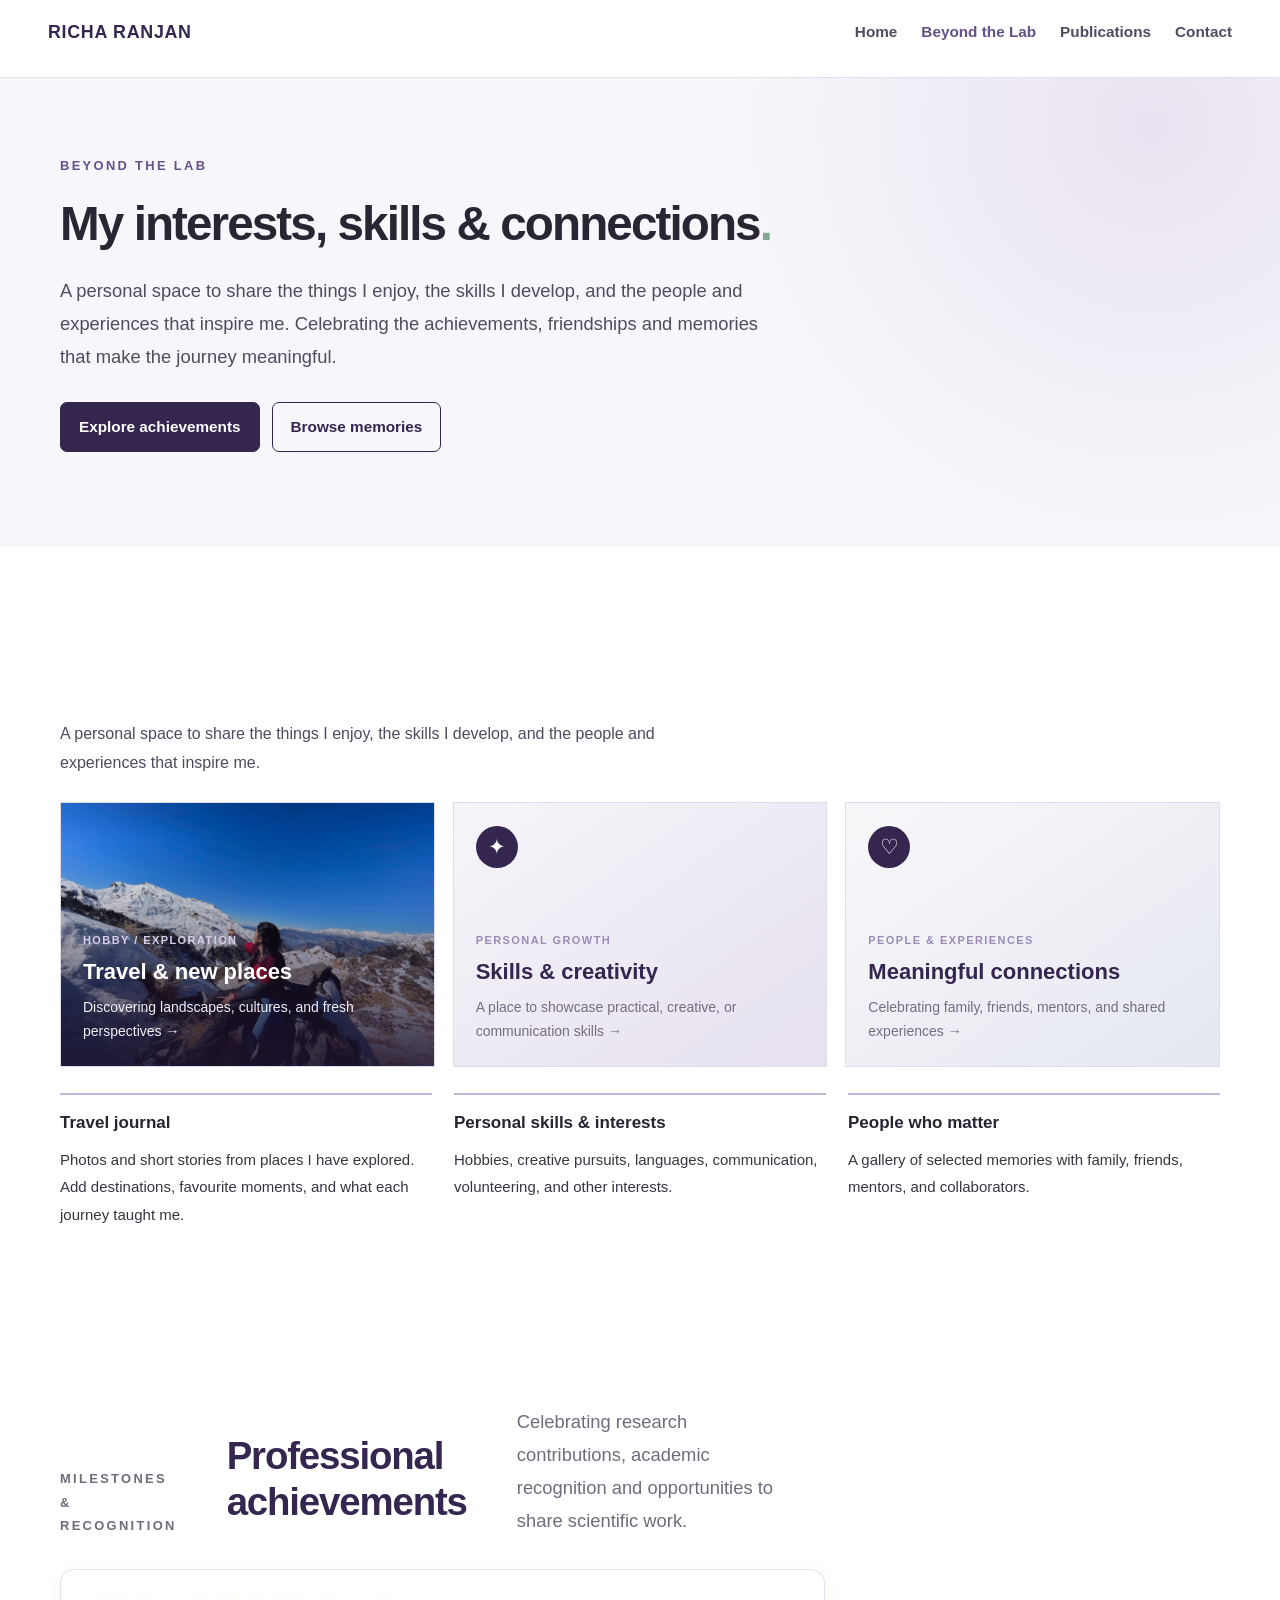
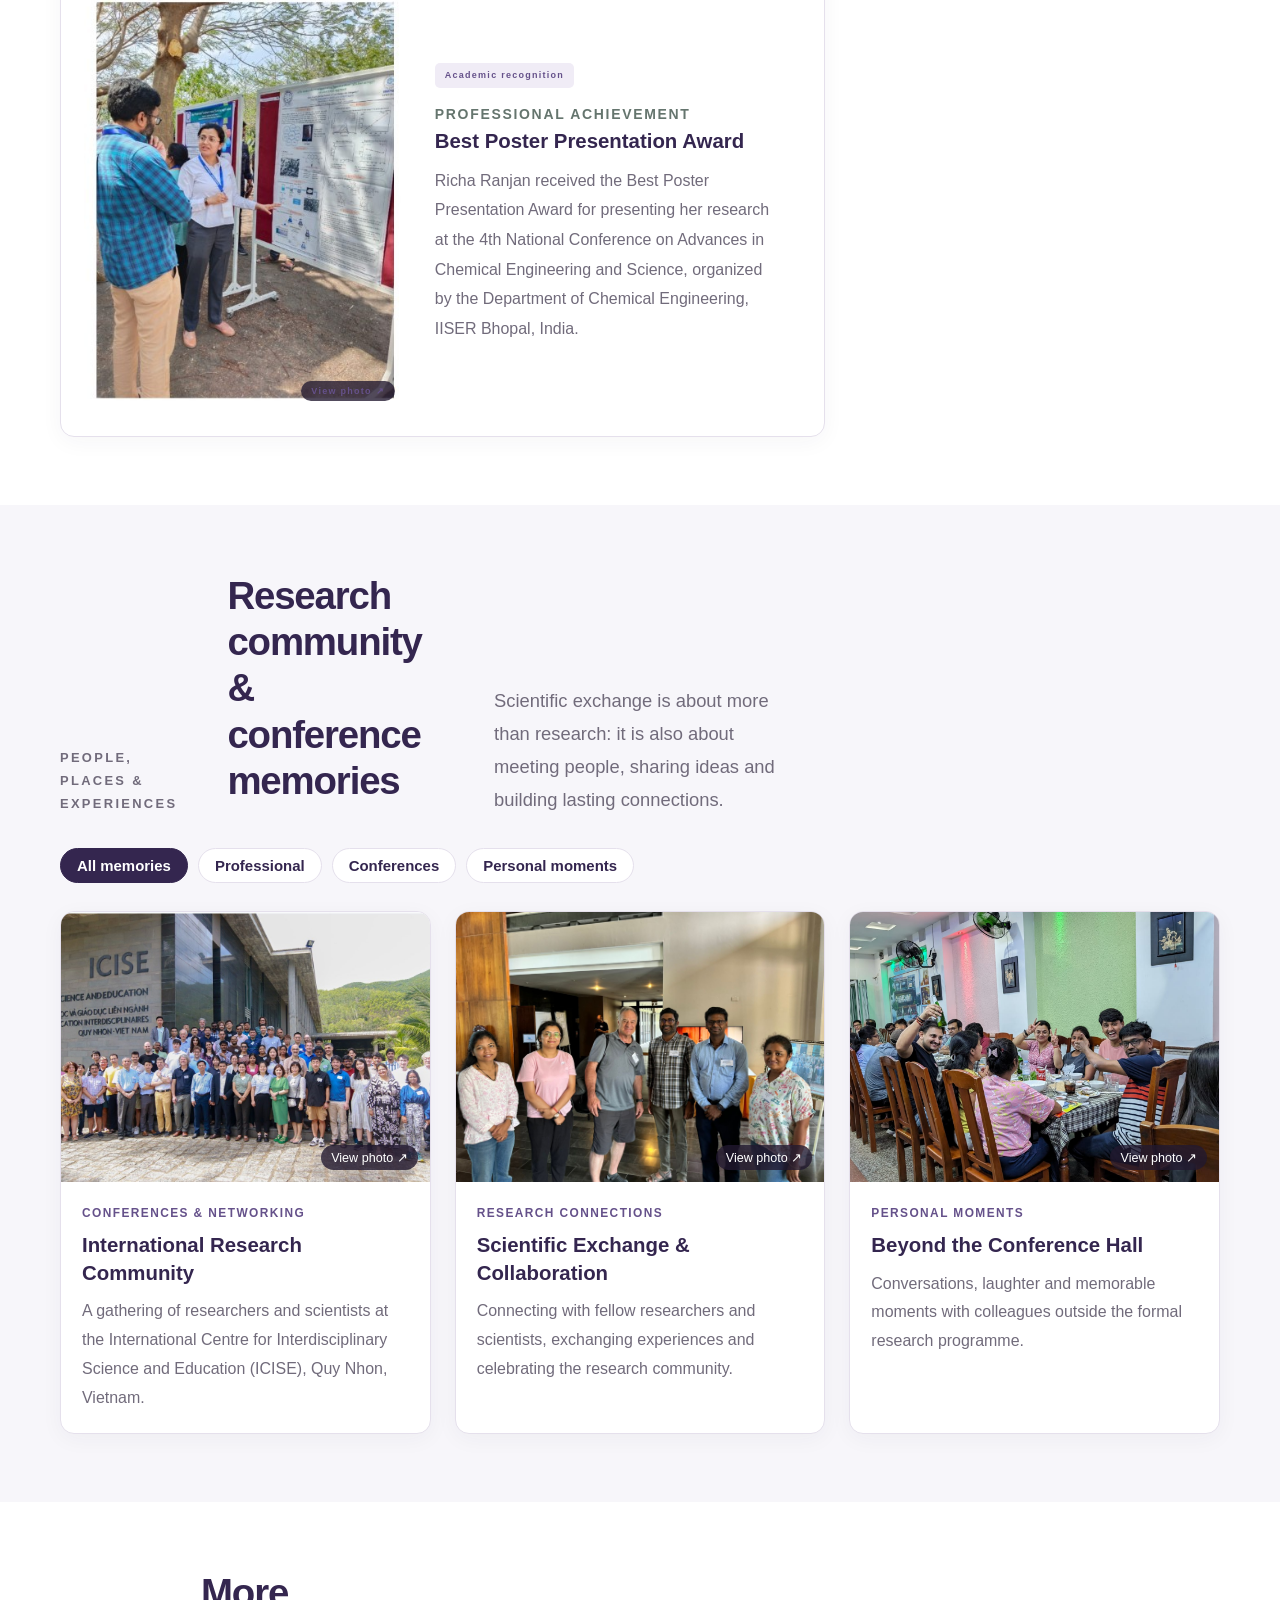
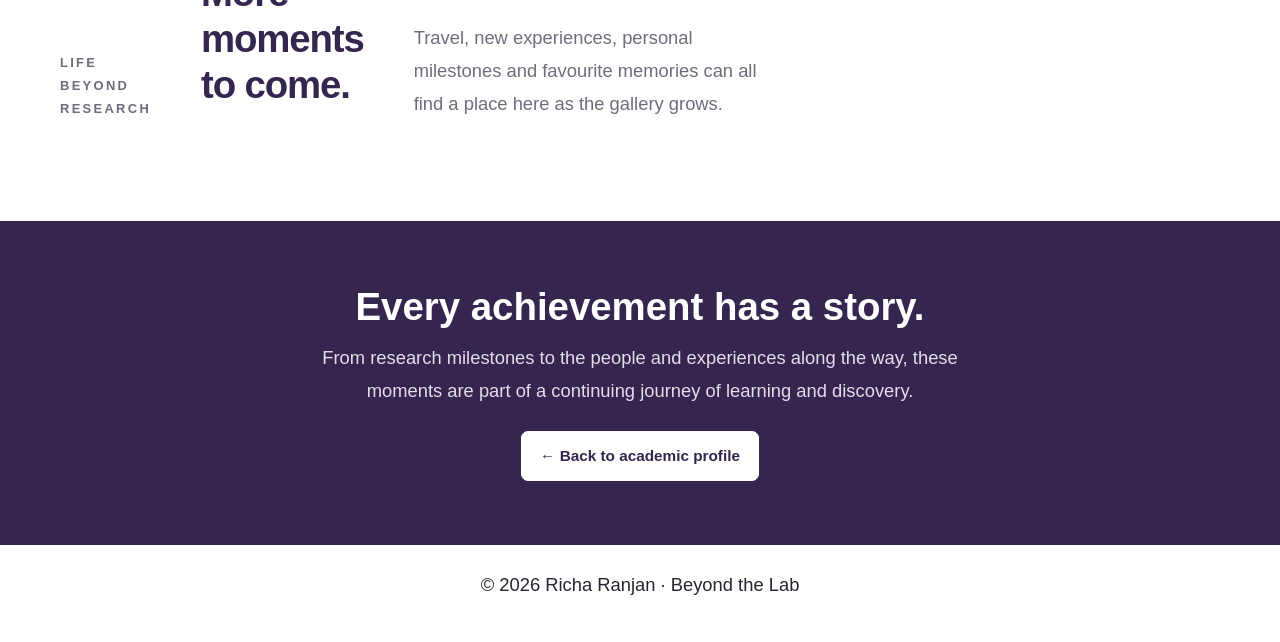
==== gallery.html @ 14ba7a05 "gallery.html" ====
<!DOCTYPE html>
<html lang="en">
<head>
  <meta charset="UTF-8">
  <meta name="viewport" content="width=device-width, initial-scale=1.0">

  <title>Beyond the Lab | Richa Ranjan</title>
  <link rel="stylesheet" href="styles.css">

  <meta name="description"
        content="Explore Richa Ranjan's professional achievements, research community, conference memories and personal interests.">

  <style>
    :root {
      --purple: #34264F;
      --purple-light: #65518A;
      --silver: #C2B8D5;
      --background: #F7F6FA;
      --text: #292533;
      --muted: #716B7B;
      --border: #E5E0EC;
      --white: #FFFFFF;
    }

    * {
      box-sizing: border-box;
    }

    html {
      scroll-behavior: smooth;
    }

    body {
      margin: 0;
      font-family: Arial, Helvetica, sans-serif;
      color: var(--text);
      background: var(--white);
      line-height: 1.7;
    }

    a {
      color: inherit;
      text-decoration: none;
    }

    .site-header {
      position: sticky;
      top: 0;
      z-index: 10;
      background: rgba(255, 255, 255, 0.96);
      border-bottom: 1px solid var(--border);
      backdrop-filter: blur(12px);
    }

    .nav-container {
      max-width: 1240px;
      margin: auto;
      padding: 17px 28px;
      display: flex;
      align-items: center;
      justify-content: space-between;
      gap: 20px;
    }

    .brand {
      color: var(--purple);
      font-size: 1.05rem;
      font-weight: 800;
      letter-spacing: 0.04em;
    }

    .nav-links {
      display: flex;
      align-items: center;
      gap: 24px;
      flex-wrap: wrap;
    }

    .nav-links a {
      font-size: 0.9rem;
      font-weight: 600;
    }

    .nav-links a:hover,
    .nav-links .active {
      color: var(--purple-light);
    }

    .hero {
      background:
        radial-gradient(circle at 90% 10%, #EAE4F2 0, transparent 35%),
        var(--background);
      padding: 76px 28px 66px;
    }

    .hero-inner,
    .container {
      max-width: 1160px;
      margin: 0 auto;
    }

    .eyebrow {
      color: var(--purple-light);
      font-size: 0.76rem;
      font-weight: 800;
      letter-spacing: 0.18em;
      text-transform: uppercase;
      margin: 0 0 18px;
    }

    h1 {
      color: var(--purple);
      font-size: clamp(2.4rem, 5vw, 4.2rem);
      line-height: 1.12;
      letter-spacing: -0.045em;
      max-width: 850px;
      margin: 0 0 22px;
    }

    h1 span {
      color: var(--purple-light);
    }

    .hero-description {
      max-width: 700px;
      color: #514B5B;
      font-size: 1.08rem;
      margin: 0;
    }

    .hero-actions {
      display: flex;
      gap: 12px;
      flex-wrap: wrap;
      margin-top: 28px;
    }

    .button {
      display: inline-block;
      border: 1px solid var(--purple);
      background: var(--purple);
      color: white;
      border-radius: 7px;
      padding: 11px 18px;
      font-weight: 700;
      font-size: 0.9rem;
      transition: 0.2s ease;
    }

    .button:hover {
      background: var(--purple-light);
      border-color: var(--purple-light);
    }

    .button-outline {
      color: var(--purple);
      background: transparent;
    }

    .button-outline:hover {
      color: white;
    }

    .gallery-section {
      padding: 68px 28px;
    }

    .gallery-section.alternate {
      background: var(--background);
    }

    .section-heading {
      max-width: 720px;
      margin-bottom: 32px;
    }

    .section-heading h2 {
      color: var(--purple);
      font-size: clamp(1.8rem, 3vw, 2.5rem);
      line-height: 1.2;
      letter-spacing: -0.03em;
      margin: 0 0 12px;
    }

    .section-heading p {
      color: var(--muted);
      margin: 0;
    }

    .filter-bar {
      display: flex;
      gap: 10px;
      flex-wrap: wrap;
      margin-bottom: 28px;
    }

    .filter-button {
      border: 1px solid var(--border);
      background: white;
      color: var(--purple);
      border-radius: 30px;
      padding: 8px 16px;
      cursor: pointer;
      font-size: 0.88rem;
      font-weight: 700;
    }

    .filter-button:hover,
    .filter-button.active {
      background: var(--purple);
      border-color: var(--purple);
      color: white;
    }

    .gallery-grid {
      display: grid;
      grid-template-columns: repeat(3, minmax(0, 1fr));
      gap: 24px;
    }

    .gallery-card {
      min-width: 0;
      background: white;
      border: 1px solid var(--border);
      border-radius: 14px;
      overflow: hidden;
      box-shadow: 0 5px 22px rgba(52, 38, 79, 0.045);
      transition: transform 0.22s ease, box-shadow 0.22s ease;
    }

    .gallery-card:hover {
      transform: translateY(-4px);
      box-shadow: 0 12px 30px rgba(52, 38, 79, 0.11);
    }

    .gallery-card[hidden] {
      display: none;
    }

    .image-button {
      position: relative;
      display: block;
      width: 100%;
      padding: 0;
      border: 0;
      background: #EAE6EF;
      cursor: zoom-in;
      overflow: hidden;
    }

    .gallery-card img {
      display: block;
      width: 100%;
      height: 270px;
      object-fit: cover;
      transition: transform 0.35s ease;
    }

    .gallery-card:hover img {
      transform: scale(1.035);
    }

    .image-hint {
      position: absolute;
      right: 12px;
      bottom: 12px;
      color: white;
      background: rgba(34, 25, 48, 0.78);
      padding: 5px 10px;
      border-radius: 20px;
      font-size: 0.74rem;
    }

    .card-content {
      padding: 21px;
    }

    .card-category {
      color: var(--purple-light);
      font-size: 0.7rem;
      font-weight: 800;
      letter-spacing: 0.12em;
      text-transform: uppercase;
      margin: 0 0 8px;
    }

    .card-content h3 {
      color: var(--purple);
      font-size: 1.2rem;
      line-height: 1.35;
      margin: 0 0 10px;
    }

    .card-content p:last-child {
      color: var(--muted);
      font-size: 0.94rem;
      margin: 0;
    }

    .award-card {
      grid-column: span 2;
      display: grid;
      grid-template-columns: minmax(0, 0.9fr) minmax(0, 1.1fr);
    }

    .award-card .image-button {
      height: 100%;
      min-height: 330px;
    }

    .award-card img {
      height: 100%;
      min-height: 330px;
      object-fit: cover;
      object-position: center;
    }

    .award-card .card-content {
      display: flex;
      flex-direction: column;
      justify-content: center;
      padding: 28px;
    }

    .award-label {
      display: inline-block;
      width: fit-content;
      padding: 5px 10px;
      background: #F0ECF6;
      color: var(--purple);
      border-radius: 5px;
      font-size: 0.72rem;
      font-weight: 800;
      margin-bottom: 14px;
    }

    .closing-section {
      padding: 64px 28px;
      background: var(--purple);
      color: white;
      text-align: center;
    }

    .closing-section h2 {
      font-size: clamp(1.8rem, 3vw, 2.5rem);
      margin: 0 0 12px;
    }

    .closing-section p {
      max-width: 650px;
      margin: 0 auto 24px;
      color: #E4DDEC;
    }

    .closing-section .button {
      background: white;
      border-color: white;
      color: var(--purple);
    }

    footer {
      padding: 23px 28px;
      text-align: center;
      color: var(--muted);
      font-size: 0.85rem;
    }

    .lightbox {
      position: fixed;
      inset: 0;
      z-index: 100;
      display: none;
      align-items: center;
      justify-content: center;
      padding: 24px;
      background: rgba(20, 15, 29, 0.92);
    }

    .lightbox.open {
      display: flex;
    }

    .lightbox-content {
      max-width: 1100px;
      width: 100%;
      text-align: center;
    }

    .lightbox img {
      max-width: 100%;
      max-height: 78vh;
      width: auto;
      height: auto;
      object-fit: contain;
      border-radius: 7px;
    }

    .lightbox-caption {
      color: white;
      margin-top: 12px;
    }

    .lightbox-close {
      position: absolute;
      top: 16px;
      right: 24px;
      background: transparent;
      color: white;
      border: 0;
      font-size: 2.3rem;
      cursor: pointer;
    }

    @media (max-width: 900px) {
      .gallery-grid {
        grid-template-columns: repeat(2, minmax(0, 1fr));
      }

      .award-card {
        grid-column: span 2;
      }

      .nav-container {
        align-items: flex-start;
        flex-direction: column;
      }
    }

    @media (max-width: 600px) {
      .hero {
        padding: 52px 20px;
      }

      .gallery-section {
        padding: 48px 20px;
      }

      .gallery-grid {
        grid-template-columns: 1fr;
        gap: 20px;
      }

      .award-card {
        grid-column: auto;
        grid-template-columns: 1fr;
      }

      .award-card .image-button,
      .award-card img {
        min-height: 0;
        height: auto;
        max-height: 430px;
      }

      .gallery-card img {
        height: auto;
        max-height: 420px;
        object-fit: contain;
      }

      .nav-container {
        padding: 15px 20px;
      }

      .nav-links {
        gap: 15px;
      }
    }

    @media (prefers-reduced-motion: reduce) {
      html {
        scroll-behavior: auto;
      }

      *,
      *::before,
      *::after {
        transition: none !important;
      }
    }
  </style>
</head>

<body>

  <!-- Navigation -->
  <header class="site-header">
    <nav class="nav-container" aria-label="Main navigation">
      <a class="brand" href="index.html">RICHA RANJAN</a>

      <div class="nav-links">
        <a href="index.html">Home</a>
        <a href="gallery.html" class="active" aria-current="page">Beyond the Lab</a>
        <a href="index.html#publications">Publications</a>
        <a href="index.html#contact">Contact</a>
      </div>
    </nav>
  </header>

  <main>

    <!-- Page introduction -->
    <section class="hero">
      <div class="hero-inner">
        <p class="eyebrow">BEYOND THE LAB</p>

<h3 style="color: #292533 !important; font-size: 2.8rem; line-height: 1.2; font-weight: 800; letter-spacing: -0.04em; margin: 0 0 22px;">
  My interests, skills &amp; connections<span style="color: #80A994;">.</span>
</h3>



        <p class="hero-description">
          A personal space to share the things I enjoy, the skills I develop,
          and the people and experiences that inspire me. Celebrating the
          achievements, friendships and memories that make the journey meaningful.
        </p>

        <div class="hero-actions">
          <a class="button" href="#achievements">Explore achievements</a>
          <a class="button button-outline" href="#memories">Browse memories</a>
        </div>
      </div>
    </section>

<!-- BEYOND THE LAB: PERSONAL PROFILE GALLERY -->
<section class="section personal-section" id="personal">
  <div class="container hobbies-wrap">

    <div class="hobbies-heading">
  

      <p>
        A personal space to share the things I enjoy, the skills I develop,
        and the people and experiences that inspire me.
      </p>
    </div>

    <div class="hobby-grid">

      <!-- Travel -->
      <a class="hobby-card hobby-travel" href="#travel-story">
        <img
          alt="Snow-covered mountains explored while travelling"
          loading="lazy"
          src="travel-mountains.jpg"
        />
        <span class="hobby-card-content">
          <small>HOBBY / EXPLORATION</small>
          <strong>Travel &amp; new places</strong>
          <span>
            Discovering landscapes, cultures, and fresh perspectives →
          </span>
        </span>
      </a>

      <!-- Skills and creativity -->
      <a class="hobby-card hobby-skill" href="#personal-skills">
        <span aria-hidden="true" class="hobby-icon">✦</span>
        <span class="hobby-card-content">
          <small>PERSONAL GROWTH</small>
          <strong>Skills &amp; creativity</strong>
          <span>
            A place to showcase practical, creative, or communication skills →
          </span>
        </span>
      </a>

      <!-- People and connections -->
      <a class="hobby-card hobby-people" href="#people-connections">
        <span aria-hidden="true" class="hobby-icon">♡</span>
        <span class="hobby-card-content">
          <small>PEOPLE &amp; EXPERIENCES</small>
          <strong>Meaningful connections</strong>
          <span>
            Celebrating family, friends, mentors, and shared experiences →
          </span>
        </span>
      </a>

    </div>

    <!-- Details opened by the three cards -->
    <div class="hobby-details">

      <article id="travel-story">
        <h4>Travel journal</h4>
        <p>
          Photos and short stories from places I have explored.
          Add destinations, favourite moments, and what each journey taught me.
        </p>
      </article>

      <article id="personal-skills">
        <h4>Personal skills &amp; interests</h4>
        <p>
          Hobbies, creative pursuits, languages, communication,
          volunteering, and other interests.
        </p>
      </article>

      <article id="people-connections">
        <h4>People who matter</h4>
        <p>
          A gallery of selected memories with family, friends, mentors,
          and collaborators.
        </p>
      </article>

    </div>
  </div>
</section>

    <!-- Professional achievements -->
    <section class="gallery-section" id="achievements">
      <div class="container">
        <div class="section-heading">
          <p class="eyebrow">MILESTONES &amp; RECOGNITION</p>
          <h2>Professional achievements</h2>
          <p>
            Celebrating research contributions, academic recognition and
            opportunities to share scientific work.
          </p>
        </div>

        <div class="gallery-grid">

          <!-- Award photograph -->
          <article class="gallery-card award-card" data-category="professional">
            <button class="image-button"
                    type="button"
                    data-lightbox
                    aria-label="Enlarge Best Poster Presentation Award photograph">
              <img src="best-poster-award.jpg"
                   alt="Richa Ranjan presenting her research poster at IISER Bhopal"
                   loading="lazy">
              <span class="image-hint">View photo ↗</span>
            </button>

            <div class="card-content">
              <span class="award-label">Academic recognition</span>
              <p class="card-category">Professional achievement</p>
              <h3>Best Poster Presentation Award</h3>
              <p>
                Richa Ranjan received the Best Poster Presentation Award
                for presenting her research at the 4th National Conference
                on Advances in Chemical Engineering and Science, organized
                by the Department of Chemical Engineering, IISER Bhopal, India.
              </p>
            </div>
          </article>

        </div>
      </div>
    </section>

    <!-- Research community and conference photographs -->
    <section class="gallery-section alternate" id="memories">
      <div class="container">
        <div class="section-heading">
          <p class="eyebrow">PEOPLE, PLACES &amp; EXPERIENCES</p>
          <h2>Research community &amp; conference memories</h2>
          <p>
            Scientific exchange is about more than research: it is also
            about meeting people, sharing ideas and building lasting connections.
          </p>
        </div>

        <!-- Gallery filters -->
        <div class="filter-bar" role="group" aria-label="Filter gallery">
          <button class="filter-button active" type="button" data-filter="all"
                  aria-pressed="true">All memories</button>
          <button class="filter-button" type="button" data-filter="professional"
                  aria-pressed="false">Professional</button>
          <button class="filter-button" type="button" data-filter="conference"
                  aria-pressed="false">Conferences</button>
          <button class="filter-button" type="button" data-filter="personal"
                  aria-pressed="false">Personal moments</button>
        </div>

        <div class="gallery-grid">

          <!-- ICISE group photograph -->
          <article class="gallery-card" data-category="conference">
            <button class="image-button"
                    type="button"
                    data-lightbox
                    aria-label="Enlarge international research community photograph">
              <img src="icise-research-community.jpeg"
                   alt="Researchers gathered outside the ICISE building in Quy Nhon, Vietnam"
                   loading="lazy">
              <span class="image-hint">View photo ↗</span>
            </button>

            <div class="card-content">
              <p class="card-category">Conferences &amp; networking</p>
              <h3>International Research Community</h3>
              <p>
                A gathering of researchers and scientists at the
                International Centre for Interdisciplinary Science and
                Education (ICISE), Quy Nhon, Vietnam.
              </p>
            </div>
          </article>

          <!-- Small group photograph -->
          <article class="gallery-card" data-category="conference">
            <button class="image-button"
                    type="button"
                    data-lightbox
                    aria-label="Enlarge research colleagues photograph">
              <img src="conference-researchers.jpeg"
                   alt="Richa Ranjan and fellow researchers at a conference venue"
                   loading="lazy">
              <span class="image-hint">View photo ↗</span>
            </button>

            <div class="card-content">
              <p class="card-category">Research connections</p>
              <h3>Scientific Exchange &amp; Collaboration</h3>
              <p>
                Connecting with fellow researchers and scientists,
                exchanging experiences and celebrating the research community.
              </p>
            </div>
          </article>

          <!-- Conference dinner photograph -->
          <article class="gallery-card" data-category="personal">
            <button class="image-button"
                    type="button"
                    data-lightbox
                    aria-label="Enlarge conference dinner photograph">
              <img src="conference-dinner.jpeg"
                   alt="Research colleagues sharing a meal and enjoying time together"
                   loading="lazy">
              <span class="image-hint">View photo ↗</span>
            </button>

            <div class="card-content">
              <p class="card-category">Personal moments</p>
              <h3>Beyond the Conference Hall</h3>
              <p>
                Conversations, laughter and memorable moments with
                colleagues outside the formal research programme.
              </p>
            </div>
          </article>

        </div>
      </div>
    </section>

    <!-- More photos and videos can be added here -->
    <section class="gallery-section" id="more-moments">
      <div class="container">
        <div class="section-heading">
          <p class="eyebrow">LIFE BEYOND RESEARCH</p>
          <h2>More moments to come.</h2>
          <p>
            Travel, new experiences, personal milestones and favourite
            memories can all find a place here as the gallery grows.
          </p>
        </div>
      </div>
    </section>

    <!-- Closing section -->
    <section class="closing-section">
      <div class="container">
        <h2>Every achievement has a story.</h2>
        <p>
          From research milestones to the people and experiences along the way,
          these moments are part of a continuing journey of learning and discovery.
        </p>
        <a class="button" href="index.html">← Back to academic profile</a>
      </div>
    </section>

  </main>

  <footer>
    <p>© <span id="year"></span> Richa Ranjan · Beyond the Lab</p>
  </footer>

  <!-- Click-to-enlarge image viewer -->
  <div class="lightbox"
       id="lightbox"
       role="dialog"
       aria-modal="true"
       aria-label="Enlarged gallery image"
       aria-hidden="true">

    <button class="lightbox-close"
            type="button"
            aria-label="Close enlarged image">&times;</button>

    <div class="lightbox-content">
      <img id="lightbox-image" src="" alt="">
      <p class="lightbox-caption" id="lightbox-caption"></p>
    </div>
  </div>

  <script>
    // Automatically display the current year.
    document.getElementById("year").textContent = new Date().getFullYear();

    // Filter gallery cards by category.
    const filterButtons = document.querySelectorAll(".filter-button");
    const galleryCards = document.querySelectorAll(".gallery-card");

    filterButtons.forEach((button) => {
      button.addEventListener("click", () => {
        const selectedFilter = button.dataset.filter;

        filterButtons.forEach((item) => {
          const selected = item === button;
          item.classList.toggle("active", selected);
          item.setAttribute("aria-pressed", String(selected));
        });

        galleryCards.forEach((card) => {
          const categories = card.dataset.category.split(" ");
          card.hidden =
            selectedFilter !== "all" &&
            !categories.includes(selectedFilter);
        });
      });
    });

    // Click an image to enlarge it.
    const lightbox = document.getElementById("lightbox");
    const lightboxImage = document.getElementById("lightbox-image");
    const lightboxCaption = document.getElementById("lightbox-caption");
    const closeButton = document.querySelector(".lightbox-close");
    let previouslyFocusedElement = null;

    function closeLightbox() {
      lightbox.classList.remove("open");
      lightbox.setAttribute("aria-hidden", "true");
      lightboxImage.src = "";
      document.body.style.overflow = "";

      if (previouslyFocusedElement) {
        previouslyFocusedElement.focus();
      }
    }

    document.querySelectorAll("[data-lightbox]").forEach((button) => {
      button.addEventListener("click", () => {
        const image = button.querySelector("img");

        if (!image || !image.complete || image.naturalWidth === 0) {
          return;
        }

        previouslyFocusedElement = button;
        lightboxImage.src = image.src;
        lightboxImage.alt = image.alt;
        lightboxCaption.textContent =
          button.closest(".gallery-card")
            .querySelector("h3")?.textContent || image.alt;

        lightbox.classList.add("open");
        lightbox.setAttribute("aria-hidden", "false");
        document.body.style.overflow = "hidden";
        closeButton.focus();
      });
    });

    closeButton.addEventListener("click", closeLightbox);

    lightbox.addEventListener("click", (event) => {
      if (event.target === lightbox) {
        closeLightbox();
      }
    });

    document.addEventListener("keydown", (event) => {
      if (event.key === "Escape" && lightbox.classList.contains("open")) {
        closeLightbox();
      }
    });
  </script>

</body>
</html>
---- styles.css ----
/* Dr. Richa Ranjan — responsive academic portfolio */
:root{--ink:#292433;--muted:#696476;--paper:#EFF0F5;--white:#FFFFFF;--green:#65518A;--mint:#EFF0F5;--lime:#C2B8D5;--line:#DDD9E7;--dark:#34264F;--serif:Georgia,"Times New Roman",serif;--sans:"DM Sans",sans-serif;--display:"Manrope",sans-serif}
*{box-sizing:border-box}html{scroll-behavior:smooth;scroll-padding-top:88px}body{margin:0;background:var(--paper);color:var(--ink);font-family:var(--sans);line-height:1.65}a{color:inherit;text-decoration:none}.container{width:min(1160px,calc(100% - 48px));margin-inline:auto}.section{padding:108px 0}.skip-link{position:absolute;top:-50px;left:12px;background:white;padding:10px;z-index:99}.skip-link:focus{top:12px}.site-header{height:78px;background:rgba(247,248,244,.94);backdrop-filter:blur(14px);position:sticky;top:0;z-index:50;border-bottom:1px solid rgba(23,46,42,.08)}.nav{height:100%;display:flex;align-items:center;justify-content:space-between}.brand{display:flex;align-items:center;gap:11px;font-family:var(--display);font-weight:800;letter-spacing:-.04em}.brand-mark{display:grid;place-items:center;width:35px;height:35px;border-radius:50%;background:var(--green);color:white;font-size:12px;letter-spacing:-.04em}.nav-links{display:flex;align-items:center;gap:28px;font-size:13px;font-weight:600;color:#52645f}.nav-links a:hover,.text-link:hover{color:var(--green)}.nav-links .nav-contact{background:var(--green);color:white;padding:11px 17px;border-radius:3px}.menu-toggle{display:none;border:0;background:none;font-size:25px;color:var(--ink)}
.hero{padding:90px 0 26px;background:radial-gradient(ellipse at 83% 40%,#65518A 0%,transparent 42%),#34264F;color:#FFFFFF;overflow:hidden}.hero-grid{display:grid;grid-template-columns:1.1fr .9fr;align-items:center;gap:40px;min-height:460px}.eyebrow{font-size:10px;letter-spacing:.17em;font-weight:700;color:var(--green);display:flex;align-items:center;gap:10px;margin:0 0 22px}.eyebrow-line{width:25px;height:1px;background:var(--green)}h1,h2,h3,p{margin-top:0}.hero h1{font-family:var(--display);font-size:clamp(38px,5vw,65px);line-height:1.13;letter-spacing:-.065em;font-weight:700;margin:0 0 25px}.hero h1 span{color:#C2B8D5}.section-title span{color:#65518A}.contact-section .section-title span{color:#C2B8D5}.hero-intro{max-width:570px;color:#E0DCE9;font-size:16px;line-height:1.85}.hero-actions{display:flex;flex-wrap:wrap;gap:12px;margin:29px 0}.button{display:inline-flex;align-items:center;gap:15px;padding:13px 18px;font-size:12px;font-weight:700;border-radius:3px;transition:transform .2s,background .2s}.button:hover{transform:translateY(-2px)}.button-primary{background:var(--green);color:white}.button-secondary{border:1px solid #cbd6cd}.hero-tags{display:flex;flex-wrap:wrap;gap:8px}.hero-tags span,.card-tags span,.project-meta span{font-size:10px;letter-spacing:.02em;border:1px solid #C2B8D5;border-radius:2px;padding:5px 9px;color:#5c6f67}.hero-art{position:relative;min-height:440px;display:grid;place-items:center}.art-orbit{position:absolute;border:1px solid #c5d8ca;border-radius:50%;width:340px;height:340px}.orbit-two{width:260px;height:260px;border-style:dashed;transform:rotate(30deg)}.art-core{width:185px;height:185px;border-radius:50%;background:linear-gradient(145deg,#65518A,#34264F);color:white;display:flex;flex-direction:column;justify-content:center;align-items:center;box-shadow:0 25px 60px #204e3c35;z-index:2}.art-core span{font-family:var(--serif);font-size:68px;line-height:1}.art-core small{font-size:8px;letter-spacing:.16em;text-align:center;margin-top:13px;line-height:1.6;color:#d4e7d9}.art-node{position:absolute;z-index:3;background:#fff;border:1px solid #dbe5db;padding:10px 13px;font-size:9px;letter-spacing:.13em;font-weight:700;box-shadow:0 8px 24px #173e2b0d}.node-one{top:70px;left:3%}.node-two{right:0;top:145px}.node-three{bottom:82px;left:10%}.art-caption{position:absolute;right:0;bottom:45px;font-family:var(--serif);font-style:italic;font-size:13px;color:#5c7167;line-height:1.55}.hero-bottom{display:flex;justify-content:space-between;border-top:1px solid #65518A;margin-top:55px;padding-top:18px;font-size:9px;letter-spacing:.15em;color:#C2B8D5;font-weight:700}
.intro-strip{background:var(--mint);padding:47px 0}.intro-strip-inner{display:flex;align-items:center;justify-content:space-between;gap:40px}.intro-strip p{font-size:12px;color:#4e6a5d;margin:0}.intro-strip h2{font-family:var(--serif);font-weight:400;font-size:clamp(22px,3vw,34px);letter-spacing:-.035em;margin:0;max-width:720px}.intro-strip em{color:var(--green)}
.section-light{background:#fff}.two-column{display:grid;grid-template-columns:1fr 1fr;gap:100px}.section-title{font-family:var(--display);font-size:clamp(32px,4vw,49px);line-height:1.2;letter-spacing:-.06em;margin:0;font-weight:700}.body-copy{color:#596c64;font-size:14px;line-height:1.9}.body-copy p{margin-bottom:20px}.note{border-left:2px solid #C2B8D5;padding-left:14px;font-size:12px;color:#74827b}.text-link{display:inline-flex;gap:18px;font-weight:700;font-size:12px;color:var(--green);margin-top:8px}
.research-section{background:#EFF0F5}.section-heading{display:flex;align-items:end;justify-content:space-between;gap:50px;margin-bottom:45px}.section-lead{max-width:390px;color:#65756e;font-size:13px;line-height:1.8;margin:0 0 3px}.accent-dot{color:#79a78c!important}.research-grid{display:grid;grid-template-columns:repeat(2,1fr);gap:14px}.research-card{position:relative;background:white;border:1px solid #e0e7df;padding:31px;min-height:280px;transition:transform .2s,box-shadow .2s}.research-card:hover{transform:translateY(-3px);box-shadow:0 16px 38px #173e2b0b}.card-featured{background:#EFF0F5}.card-number{position:absolute;right:26px;top:25px;font-size:10px;letter-spacing:.15em;color:#7d8e84}.card-icon{width:42px;height:42px;display:grid;place-items:center;background:#C2B8D5;color:var(--green);font-size:24px;border-radius:50%;margin-bottom:24px}.research-card h3{font-family:var(--display);font-size:21px;letter-spacing:-.04em;margin-bottom:12px}.research-card p{font-size:13px;color:#66766e;max-width:440px;line-height:1.8}.card-tags{display:flex;flex-wrap:wrap;gap:8px;margin-top:22px;align-items:center}
.card-tags span{
  display:inline-flex;align-items:center;
  font-size:11px;line-height:1.35;font-weight:600;
  letter-spacing:.01em;
  padding:7px 11px;
  color:#174d3d;
  background:#e4f0e5;
  border:1px solid #b8d2bd;
  border-radius:4px;
  white-space:normal;
}
.card-featured .card-tags span{
  color:#174d3d;background:#C2B8D5;border-color:#a9c9af;
}
@media(max-width:700px){
  .card-tags{gap:7px;margin-top:18px}
  .card-tags span{font-size:11px;padding:7px 9px}
}
.section-dark{background:var(--dark);color:white}.eyebrow-light{color:#C2B8D5}.eyebrow-light .eyebrow-line{background:#C2B8D5}.section-dark .section-title{color:#f5f7f1}.section-dark .section-lead{color:#b4c5ba}.project-list{border-top:1px solid #426057}.project-item{display:grid;grid-template-columns:130px 1fr 35px;gap:25px;padding:31px 0;border-bottom:1px solid #426057;align-items:start}.project-index{font-size:9px;letter-spacing:.14em;color:#b6d3bd;padding-top:7px}.project-content h3{font-family:var(--display);font-size:22px;letter-spacing:-.04em;margin-bottom:9px}.project-content p{font-size:13px;color:#bac9c0;max-width:700px;line-height:1.8;margin-bottom:17px}.project-meta{display:flex;flex-wrap:wrap;gap:7px}.project-meta span{border-color:#466259;color:#d2e1d6}.project-arrow{font-size:23px;color:var(--lime);text-align:right}.disclaimer{font-size:11px;color:#9fb4a8;margin:25px 0 0}
.publication{display:grid;grid-template-columns:190px 1fr;gap:30px;padding:30px 0;border-top:1px solid var(--line);border-bottom:1px solid var(--line)}.publication-type{font-size:9px;letter-spacing:.13em;color:var(--green);font-weight:700}.publication-type span{display:block;color:#839087;margin-top:9px}.publication-main h3{font-family:var(--display);font-size:21px;line-height:1.5;letter-spacing:-.03em;max-width:780px;margin-bottom:9px}.publication-journal{font-size:13px;color:#65756e;margin-bottom:15px}.doi-link{font-size:11px;font-weight:700;color:var(--green);border-bottom:1px solid #9db8a2;padding-bottom:4px}.publication-placeholder{display:flex;align-items:start;gap:18px;padding:28px 0}.placeholder-icon{width:36px;height:36px;display:grid;place-items:center;border:1px dashed #a9bcae;border-radius:50%;font-size:20px;color:var(--green);flex-shrink:0}.publication-placeholder h3{font-family:var(--display);font-size:15px;margin:0 0 5px}.publication-placeholder p{font-size:12px;color:#68786f;max-width:720px;margin:0;line-height:1.8}.publication-footer{display:flex;justify-content:space-between;gap:20px;border-top:1px solid var(--line);padding-top:18px;font-size:9px;letter-spacing:.1em;color:#78877f}.publication-footer span:last-child{letter-spacing:0;text-align:right}
.achievements-section{background:#EFF0F5}.achievements-grid{display:grid;grid-template-columns:.9fr 1.1fr;gap:100px}.achievements-grid .section-lead{margin-top:22px}.achievement-list{border-top:1px solid #C2B8D5}.achievement{display:flex;gap:18px;padding:20px 0;border-bottom:1px solid #C2B8D5}.achievement-symbol{display:grid;place-items:center;flex-shrink:0;width:35px;height:35px;border-radius:50%;background:#C2B8D5;color:var(--green);font-size:17px}.achievement h3{font-family:var(--display);font-size:15px;margin:0 0 4px}.achievement p{font-size:12px;color:#65766c;margin:0;line-height:1.7}
.contact-section{background:#34264F;color:white}.contact-grid{display:grid;grid-template-columns:1fr .9fr;gap:100px;align-items:start}.contact-section .section-title{color:#fff}.contact-section .section-title span{color:#C2B8D5}.contact-intro{max-width:400px;color:#c1d1c6;font-size:14px;line-height:1.9;margin-top:25px}.contact-panel{border:1px solid #416257;padding:26px}.contact-label{font-size:9px;letter-spacing:.16em;color:#C2B8D5;font-weight:700}.contact-warning{font-size:12px;color:#c0d0c5;line-height:1.7;margin:15px 0 22px}.contact-row{display:flex;justify-content:space-between;gap:15px;padding:16px 0;border-top:1px solid #416257;font-size:11px}.contact-row span{color:#b5c8bc}.contact-row strong{font-weight:600;text-align:right;color:white}.contact-row:hover strong{color:#C2B8D5}.contact-footnote{font-size:10px;color:#91ada0;margin:20px 0 0}
.site-footer{background:#261C3B;color:#c0d0c6;padding:24px 0}.footer-inner{display:flex;align-items:center;gap:24px;flex-wrap:wrap}.brand-footer{color:#fff;font-size:13px}.brand-footer .brand-mark{background:#C2B8D5;color:#163a31}.footer-inner p{font-size:11px;margin:0;color:#9db2a5}.back-top{margin-left:auto;font-size:11px}.footer-inner small{width:100%;border-top:1px solid #345349;padding-top:16px;color:#829b8d;font-size:10px}
@media(max-width:900px){.nav-links{gap:15px}.nav-links a{font-size:11px}.hero-grid{gap:10px}.hero-art{transform:scale(.88)}.two-column,.achievements-grid,.contact-grid{gap:45px}.section{padding:82px 0}}
@media(max-width:700px){.container{width:min(100% - 34px,560px)}.site-header{height:68px}.menu-toggle{display:block}.nav-links{display:none;position:absolute;left:0;right:0;top:68px;background:#EFF0F5;padding:18px 24px 24px;border-bottom:1px solid var(--line);flex-direction:column;align-items:stretch;gap:0}.nav-links.open{display:flex}.nav-links a{padding:12px 4px;font-size:13px}.nav-links .nav-contact{text-align:center;margin-top:7px;padding:12px}.hero{padding-top:56px}.hero-grid{grid-template-columns:1fr;gap:0}.hero h1{font-size:clamp(38px,11vw,55px)}.hero-intro{font-size:14px}.hero-art{min-height:350px;transform:scale(.86);margin:-5px 0}.hero-bottom{margin-top:10px;gap:12px;flex-wrap:wrap}.hero-bottom span{font-size:8px}.intro-strip-inner{display:block}.intro-strip h2{margin-top:12px}.section{padding:68px 0}.two-column,.achievements-grid,.contact-grid{grid-template-columns:1fr;gap:30px}.section-heading{display:block}.section-heading .section-lead{margin-top:18px}.research-grid{grid-template-columns:1fr}.research-card{padding:25px;min-height:0}.project-item{grid-template-columns:1fr 25px;gap:10px;padding:25px 0}.project-index{grid-column:1/-1}.project-content h3{font-size:19px}.publication{grid-template-columns:1fr;gap:13px}.publication-main h3{font-size:18px}.publication-footer{display:block;line-height:1.8}.publication-footer span{display:block}.publication-footer span:last-child{text-align:left;margin-top:6px}.contact-panel{padding:20px}.contact-row{font-size:10px}.footer-inner{gap:14px}.footer-inner p{order:3;width:100%}.back-top{margin-left:auto}}
@media(prefers-reduced-motion:reduce){html{scroll-behavior:auto}*,*::before,*::after{transition:none!important}}


/* CV expansion sections */
.subsection-title{font-family:var(--display);font-size:17px;letter-spacing:-.03em;margin:32px 0 0;color:var(--green)}
.publication-authors{font-size:12px;color:#566b61;margin:0 0 7px}
.scholar-callout{display:flex;justify-content:space-between;align-items:center;gap:24px;background:#EFF0F5;padding:25px;margin-top:25px}
.scholar-callout h3{font-family:var(--display);font-size:18px;margin:0 0 5px}
.scholar-callout p{font-size:12px;color:#65756e;margin:0}
.timeline{border-top:1px solid #C2B8D5;margin-top:35px}
.timeline-item{display:grid;grid-template-columns:150px 1fr;gap:30px;padding:26px 0;border-bottom:1px solid #C2B8D5}
.timeline-date{font-size:11px;letter-spacing:.08em;color:var(--green);font-weight:700;padding-top:5px}
.timeline-item h3{font-family:var(--display);font-size:18px;letter-spacing:-.03em;margin:0 0 8px}
.timeline-item p,.timeline-item li{font-size:13px;color:#61736a;line-height:1.8;margin-bottom:6px}
.timeline-item ul{padding-left:18px;margin:8px 0 0}
.awards-grid{display:grid;grid-template-columns:repeat(2,1fr);gap:12px;margin-top:35px}
.award-card,.skill-card{background:#fff;border:1px solid #dce5da;padding:23px}
.award-card span{font-size:9px;letter-spacing:.14em;color:var(--green);font-weight:700}
.award-card h3,.skill-card h3{font-family:var(--display);font-size:16px;margin:10px 0 7px}
.award-card p,.skill-card p{font-size:12px;line-height:1.8;color:#65756e;margin:0}
.skills-grid{display:grid;grid-template-columns:repeat(2,1fr);gap:13px;margin-top:32px}
.teaching-list{margin-top:30px;border-top:1px solid var(--line)}
.teaching-list>div{display:grid;grid-template-columns:170px 1fr;gap:20px;padding:17px 0;border-bottom:1px solid var(--line)}
.teaching-list span{font-size:11px;color:var(--green);font-weight:700}
.teaching-list strong{font-size:13px;font-weight:600}
.event-list{display:grid;grid-template-columns:repeat(2,1fr);gap:13px;margin-top:32px}
.event-list article{background:#fff;border:1px solid #dce5da;padding:24px}
.event-list article>span{font-size:9px;letter-spacing:.12em;color:var(--green);font-weight:700}
.event-list h3{font-family:var(--display);font-size:16px;line-height:1.5;margin:12px 0 8px}
.event-list p{font-size:12px;color:#65756e;line-height:1.8;margin:0}
.references-grid{display:grid;grid-template-columns:repeat(2,1fr);gap:12px;margin-top:32px}
.references-grid article{border:1px solid #dce5da;background:white;padding:22px}
.references-grid h3{font-family:var(--display);font-size:16px;margin:0 0 8px}
.references-grid p{font-size:12px;color:#65756e;line-height:1.7;margin:0 0 6px}
.references-grid a{color:var(--green)}
.light-disclaimer{color:#64756b}
@media(max-width:700px){.timeline-item{grid-template-columns:1fr;gap:8px}.awards-grid,.skills-grid,.event-list,.references-grid{grid-template-columns:1fr}.scholar-callout{display:block}.scholar-callout .button{margin-top:18px}.teaching-list>div{grid-template-columns:1fr;gap:5px}}


/* === Deep Purple & Silver theme === */
body{background:#EFF0F5;color:#292433}
.site-header{background:rgba(255,255,255,.96);border-bottom-color:#DDD9E7}
.brand-mark{background:#34264F;color:#FFFFFF}
.nav-links{color:#514A60}
.nav-links .nav-contact,.button-primary{background:#34264F;color:#FFFFFF}
.nav-links .nav-contact:hover,.button-primary:hover{background:#65518A}
.hero{background:radial-gradient(ellipse at 82% 42%,#65518A 0%,transparent 44%),#34264F;color:#FFFFFF}
.hero h1{color:#FFFFFF}
.hero h1 span{color:#C2B8D5}
.hero-intro{color:#E5E1ED}
.hero-tags span{color:#F4F1F8;border-color:#65518A;background:rgba(255,255,255,.06)}
.art-orbit{border-color:#8B7BAA}
.orbit-two{border-color:#A99ABD}
.art-core{background:linear-gradient(145deg,#65518A,#34264F)}
.art-core small{color:#E7E0F0}
.art-node{background:#FFFFFF;border-color:#D9D2E4;color:#34264F}
.art-caption{color:#E1D9EC}
.hero-bottom{border-top-color:#65518A;color:#C2B8D5}
.intro-strip{background:#C2B8D5;color:#34264F}
.intro-strip p{color:#514363}
.intro-strip em{color:#34264F}
.section-light{background:#FFFFFF}
.research-section{background:#EFF0F5}
.research-card{background:#FFFFFF;border-color:#DDD9E7}
.card-featured{background:#F0EDF6}
.card-icon,.achievement-symbol{background:#E4DDED;color:#34264F}
.card-tags span{color:#34264F;background:#EFF0F5;border-color:#C2B8D5}
.card-featured .card-tags span{color:#34264F;background:#E4DDED;border-color:#C2B8D5}
.section-dark{background:#34264F;color:#FFFFFF}
.section-dark .section-title{color:#FFFFFF}
.eyebrow-light{color:#C2B8D5}
.eyebrow-light .eyebrow-line{background:#C2B8D5}
.project-list,.project-item{border-color:#65518A}
.project-index{color:#C2B8D5}
.project-meta span{border-color:#756493;color:#F0ECF6}
.project-arrow{color:#C2B8D5}
.disclaimer{color:#C2B8D5}
.publication{border-color:#DDD9E7}
.publication-type,.doi-link,.text-link{color:#65518A}
.publication-placeholder{color:#292433}
.achievements-section{background:#EFF0F5}
.achievement-list,.achievement{border-color:#D4CEDF}
.contact-section{background:#34264F;color:#FFFFFF}
.contact-section .section-title{color:#FFFFFF}
.contact-section .section-title span{color:#C2B8D5}
.contact-label{color:#C2B8D5}
.contact-panel,.contact-row{border-color:#65518A}
.contact-row:hover strong{color:#C2B8D5}
.contact-footnote{color:#C2B8D5}
.site-footer{background:#261C3B;color:#E5E0ED}
.brand-footer{color:#FFFFFF}
.brand-footer .brand-mark{background:#C2B8D5;color:#34264F}
.footer-inner p,.footer-inner small{color:#C2B8D5}
.footer-inner small{border-top-color:#65518A}
.back-top{color:#FFFFFF}
.button-secondary{border-color:#8B7BAA;color:#FFFFFF}
.hero .button-secondary{color:#FFFFFF;border-color:#A99ABD}
@media(max-width:700px){
  .nav-links{background:#FFFFFF}
}



/* === Personal profile: portrait placeholder and narrative === */
.personal-section{background:#FFFFFF}
.personal-grid{display:grid;grid-template-columns:.78fr 1.22fr;gap:76px;align-items:center}
.personal-portrait-wrap{max-width:390px}
.personal-portrait{
  aspect-ratio:4/5;
  width:100%;
  background:linear-gradient(145deg,#EFF0F5 0%,#E2DDEB 55%,#C2B8D5 100%);
  border:1px solid #D8D1E3;
  display:flex;flex-direction:column;align-items:center;justify-content:center;
  position:relative;overflow:hidden;min-height:300px;
}
.personal-portrait:before,.personal-portrait:after{
  content:"";position:absolute;border:1px solid rgba(101,81,138,.25);border-radius:50%;
  width:230px;height:230px;top:16%;left:calc(50% - 115px)
}
.personal-portrait:after{width:290px;height:290px;top:9%;left:calc(50% - 145px);border-style:dashed}
.portrait-monogram{position:relative;z-index:1;width:126px;height:126px;border-radius:50%;display:grid;place-items:center;background:#34264F;color:#FFFFFF;font-family:var(--display);font-size:42px;letter-spacing:-.08em;box-shadow:0 18px 40px #34264F25}
.personal-portrait>span{position:absolute;bottom:22px;z-index:1;font-size:9px;letter-spacing:.16em;font-weight:700;color:#514363}
.portrait-caption{font-size:11px;color:#777083;margin:12px 0 0}
.personal-copy .section-title{margin-bottom:24px}
.personal-copy>p:not(.eyebrow){font-size:13px;line-height:1.95;color:#625B70;margin-bottom:17px}
.personal-values{display:grid;grid-template-columns:1fr 1fr;gap:12px;margin-top:27px}
.personal-values>div{display:flex;align-items:center;gap:11px;padding:14px;background:#EFF0F5;border:1px solid #E1DCE9}
.value-symbol{display:grid;place-items:center;width:34px;height:34px;flex-shrink:0;background:#E0D9EA;color:#34264F;border-radius:50%;font-size:16px}
.personal-values strong,.personal-values small{display:block}
.personal-values strong{font-size:12px;color:#34264F}
.personal-values small{font-size:10px;color:#70687D;margin-top:3px;line-height:1.5}
@media(max-width:700px){
  .personal-grid{grid-template-columns:1fr;gap:34px}
  .personal-portrait-wrap{max-width:330px;width:100%;margin-inline:auto}
  .personal-portrait{min-height:300px}
  .personal-copy .section-title{margin-bottom:20px}
  .personal-values{grid-template-columns:1fr}
}

/* Personal hobbies and interests */
.personal-portrait-photo{padding:0;background:#EFF0F5;min-height:0;aspect-ratio:4/5}
.personal-portrait-photo:before,.personal-portrait-photo:after{display:none}
.personal-portrait-photo img{width:100%;height:100%;position:absolute;inset:0;object-fit:cover;object-position:center 35%}
.hobbies-wrap{padding-top:64px}
.hobbies-heading{max-width:650px;margin-bottom:24px}
.hobbies-heading h3{font-family:var(--display);font-size:clamp(23px,3vw,34px);letter-spacing:-.04em;color:#292533;margin:8px 0 10px}
.hobbies-heading>p:last-child{font-size:13px;line-height:1.8;color:#70687D}
.hobby-grid{display:grid;grid-template-columns:repeat(3,minmax(0,1fr));gap:18px}
.hobby-card{min-height:265px;position:relative;overflow:hidden;text-decoration:none;border:1px solid #E1DCE9;background:#EFF0F5;color:#34264F;display:flex;flex-direction:column;justify-content:flex-end;transition:transform .2s ease,box-shadow .2s ease}
.hobby-card:hover,.hobby-card:focus-visible{transform:translateY(-4px);box-shadow:0 14px 35px #34264F18}
.hobby-travel>img{position:absolute;inset:0;width:100%;height:100%;object-fit:cover}
.hobby-travel:after{content:"";position:absolute;inset:0;background:linear-gradient(180deg,transparent 12%,rgba(30,20,45,.88) 100%)}
.hobby-card-content{position:relative;z-index:1;padding:22px;display:flex;flex-direction:column;gap:8px}
.hobby-card-content small{font-size:9px;letter-spacing:.13em;font-weight:700;color:#9B8BB7}
.hobby-card-content strong{font-family:var(--display);font-size:19px;line-height:1.3}
.hobby-card-content>span{font-size:11px;line-height:1.7;color:#756D80}
.hobby-travel .hobby-card-content{color:#fff}
.hobby-travel .hobby-card-content small{color:#D8CDE9}
.hobby-travel .hobby-card-content>span{color:#F0EDF5}
.hobby-skill,.hobby-people{padding-top:70px;background:linear-gradient(145deg,#F6F5F9,#E6E0EF)}
.hobby-people{background:linear-gradient(145deg,#F8F7FA,#E5E8F0)}
.hobby-icon{position:absolute;top:23px;left:22px;width:42px;height:42px;display:grid;place-items:center;border-radius:50%;background:#34264F;color:#fff;font-size:21px}
.hobby-details{display:grid;grid-template-columns:repeat(3,minmax(0,1fr));gap:22px;padding-top:26px}
.hobby-details article{scroll-margin-top:90px;border-top:2px solid #C2B8D5;padding-top:14px}
.hobby-details h4{font-size:13px;color:#34264F;margin:0 0 8px}
.hobby-details p{font-size:11px;line-height:1.8;color:#70687D;margin:0}
@media(max-width:700px){.hobby-grid,.hobby-details{grid-template-columns:1fr}.hobby-card{min-height:230px}.hobbies-wrap{padding-top:44px}}


/* === Readability update: larger typography throughout === */
html{font-size:17px;scroll-behavior:smooth}
body{font-size:16px;line-height:1.75}
.body-copy p{font-size:16px;line-height:1.9}
.section-lead,.hobbies-heading>p:last-child{font-size:15px;line-height:1.85}
.personal-copy>p:not(.eyebrow){font-size:15px;line-height:1.9}
.hobby-card-content>span{font-size:13px;line-height:1.75}
.hobby-details p{font-size:13px;line-height:1.85}
.hobby-details h4{font-size:15px}
.personal-values strong{font-size:14px}
.personal-values small{font-size:12px;line-height:1.6}
.timeline-item p,.timeline-item li,.award-card p,.skill-card p,.event-list p,.references-grid p{font-size:14px;line-height:1.85}
.teaching-list strong{font-size:15px}
.teaching-list span{font-size:13px}
.publication p,.research-card p,.project-item p{font-size:15px;line-height:1.85}
.nav-links{font-size:14px}
@media(max-width:700px){
  html{font-size:16px}
  .body-copy p{font-size:15px}
  .personal-copy>p:not(.eyebrow){font-size:15px}
  .nav-links{font-size:15px}
}


/* === Personal profile refinement: stronger contrast and larger heading === */
.personal-copy .eyebrow{font-size:12px;letter-spacing:.18em;font-weight:800;color:#51406F}
.personal-copy .section-title{font-size:clamp(38px,5vw,62px);line-height:1.08;font-weight:800;letter-spacing:-.055em;color:#25212B;margin-top:14px;margin-bottom:28px}
.personal-copy .section-title span{color:#65518A}
.personal-copy>p:not(.eyebrow){font-size:17px;line-height:1.9;color:#302C36;font-weight:500}
.portrait-caption{font-size:13px;color:#4D4657;font-weight:500}
.hobbies-heading .eyebrow{font-size:12px;font-weight:800;color:#51406F}
.hobbies-heading h3{font-size:clamp(28px,3.2vw,40px);color:#282330;font-weight:800}
.hobbies-heading>p:last-child{font-size:16px;color:#393440;font-weight:500}
.hobby-card-content small{font-size:11px;font-weight:800}
.hobby-card-content strong{font-size:22px}
.hobby-card-content>span{font-size:14px}
.hobby-details h4{font-size:17px;font-weight:800;color:#282330}
.hobby-details p{font-size:15px;color:#393440}
.personal-values strong{font-size:15px}
.personal-values small{font-size:13px;color:#484151}
@media(max-width:700px){.personal-copy .section-title{font-size:clamp(36px,10vw,48px)}.personal-copy>p:not(.eyebrow){font-size:16px}.hobbies-heading h3{font-size:30px}}

/* Selected published research links within the Research section */
.research-output-links { margin-top: 3.25rem; }
.research-output-links > h3 { color: var(--ink, #292431); font-size: clamp(1.5rem, 2.3vw, 2rem); margin: 0 0 1rem; }
.research-output { display: flex; align-items: center; justify-content: space-between; gap: 2rem; padding: 1.5rem 0; border-top: 1px solid rgba(52, 38, 79, .18); }
.research-output:last-child { border-bottom: 1px solid rgba(52, 38, 79, .18); }
.research-output h4 { margin: .25rem 0 .5rem; max-width: 850px; color: #211d28; font-size: clamp(1.1rem, 1.5vw, 1.35rem); line-height: 1.45; }
.research-output p:not(.eyebrow) { margin: 0; color: #403b48; font-size: 1rem; line-height: 1.65; }
.research-output .eyebrow { margin: 0; color: #65518a; font-size: .78rem; font-weight: 700; letter-spacing: .12em; }
.research-output .text-link { flex: 0 0 auto; font-weight: 700; }
@media (max-width: 700px) { .research-output { align-items: flex-start; flex-direction: column; gap: .8rem; } }


/* Readability update: larger, higher-contrast type across the site */
html { scroll-behavior: smooth; }
body { font-size: 18px; color: #211d29; }
p, li, .timeline-role, .publication-authors, .publication-meta,
.project-card p, .personal-copy p, .about-copy p {
  font-size: 1.08rem;
  line-height: 1.8;
  color: #292431;
}
.eyebrow { font-size: 0.82rem; font-weight: 700; letter-spacing: 0.16em; color: #5a4381; }
nav a, .nav-links a, .button, .btn { font-size: 1rem; }
.section-title, h2 { line-height: 1.15; }
@media (max-width: 700px) {
  body { font-size: 17px; }
  p, li, .timeline-role, .publication-authors, .publication-meta,
  .project-card p, .personal-copy p, .about-copy p { font-size: 1rem; }
}

.research-questions {
  display: grid;
  grid-template-columns: 0.95fr 1.05fr;
  gap: 56px;
  align-items: start;
  padding: 64px 0;
  background: #eff0f5;
  color: #292431;
}

.research-questions-heading .section-kicker {
  display: block;
  margin-bottom: 22px;
  color: #65518a;
  font-size: 13px;
  font-weight: 700;
  letter-spacing: 2px;
  line-height: 1.6;
}

.research-questions-heading h2 {
  margin: 0;
  color: #292431;
  font-size: clamp(32px, 4vw, 48px);
  line-height: 1.15;
  letter-spacing: -1.5px;
}

.research-questions-heading h2 span {
  color: #65518a;
}

.research-questions-content {
  display: grid;
  gap: 24px;
}

.research-question {
  padding-bottom: 20px;
  border-bottom: 1px solid #d5cde2;
}

.research-question:last-child {
  border-bottom: none;
}

.research-question h3 {
  margin: 0 0 8px;
  color: #34264f;
  font-size: 21px;
  line-height: 1.4;
}

.research-question p {
  margin: 0;
  color: #403b49;
  font-size: 17px;
  line-height: 1.8;
}

@media (max-width: 768px) {
  .research-questions {
    grid-template-columns: 1fr;
    gap: 32px;
    padding: 44px 0;
  }

  .research-questions-heading h2 {
    font-size: 34px;
  }

  .research-question h3 {
    font-size: 19px;
  }

  .research-question p {
    font-size: 16px;
  }
}

/* Fix heading visibility on the Beyond the Lab page */
.hobbies-heading h3 {
  color: #292533 !important;
}

.hobbies-heading h3 a {
  color: inherit;
  text-decoration: none;
}

.hobbies-heading > p:not(.eyebrow) {
  color: #51495D;
}

.hobbies-heading .accent-dot {
  color: #80A994;
}
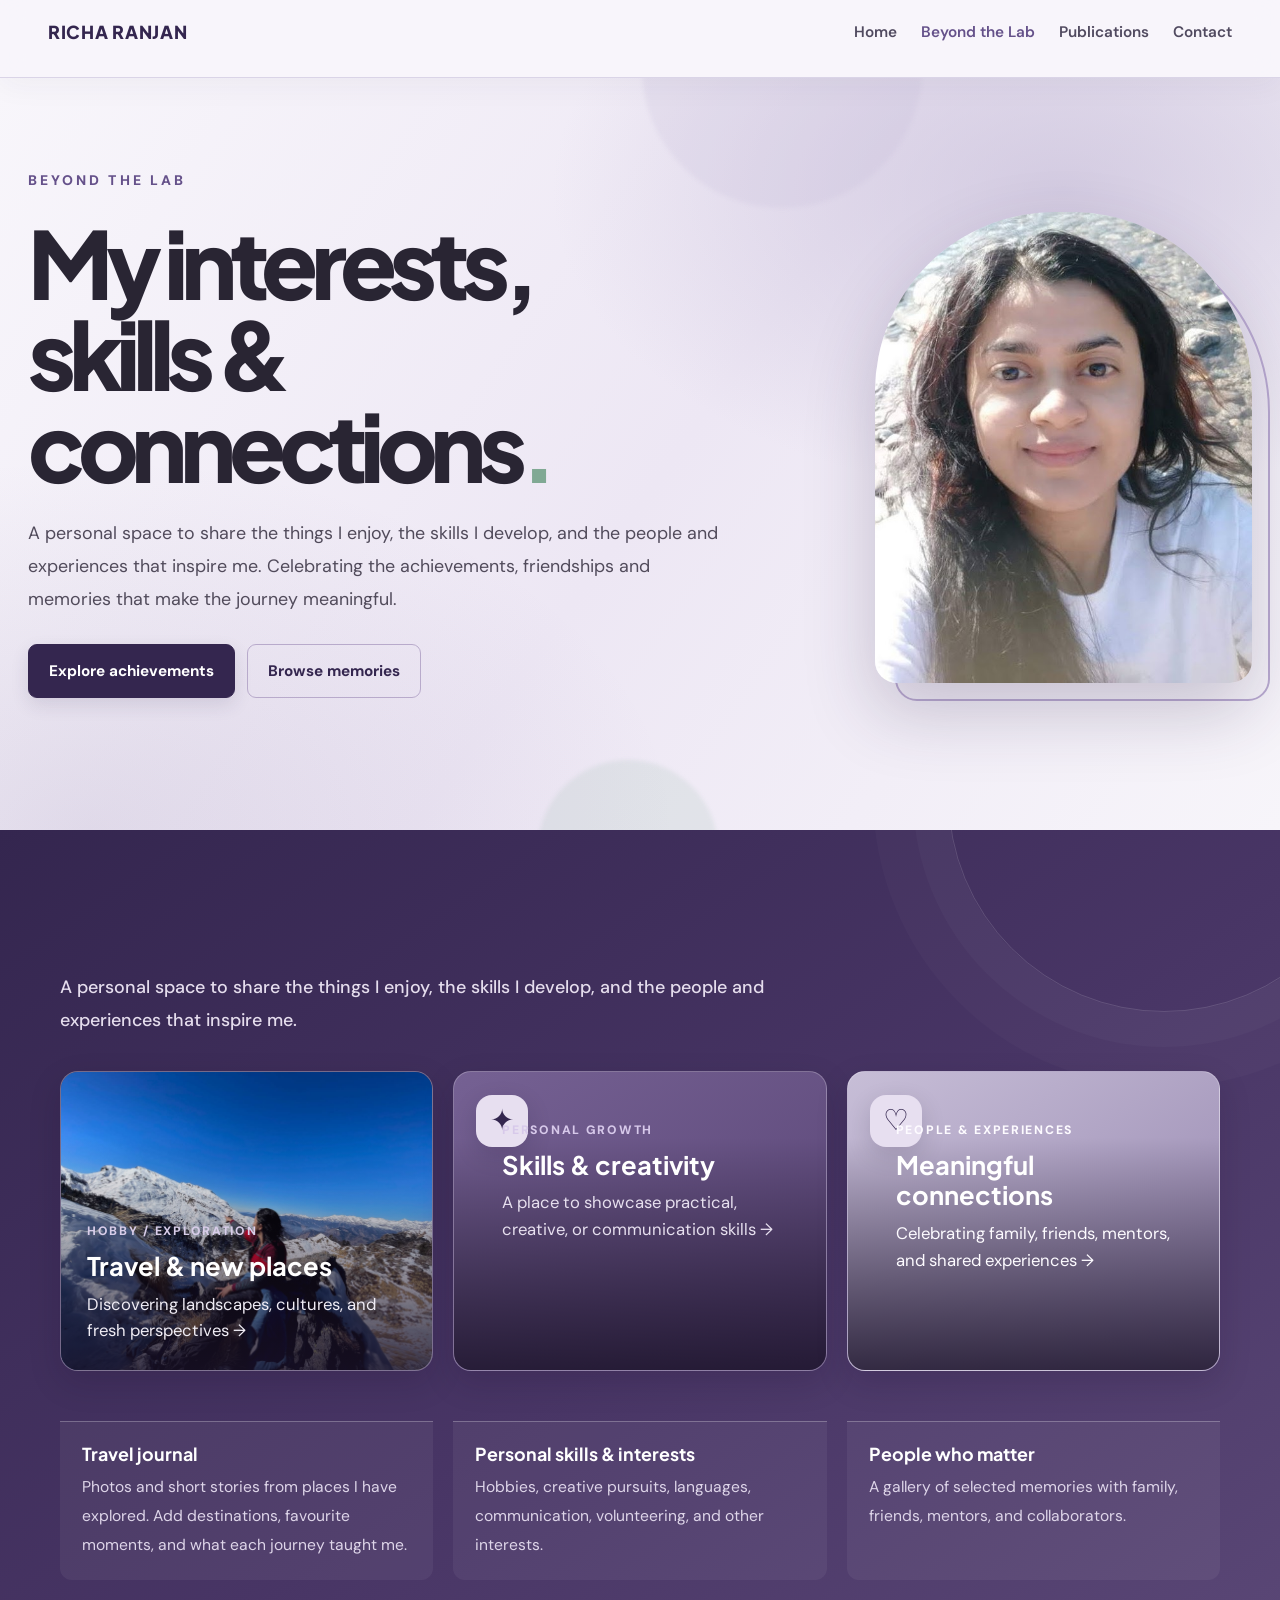
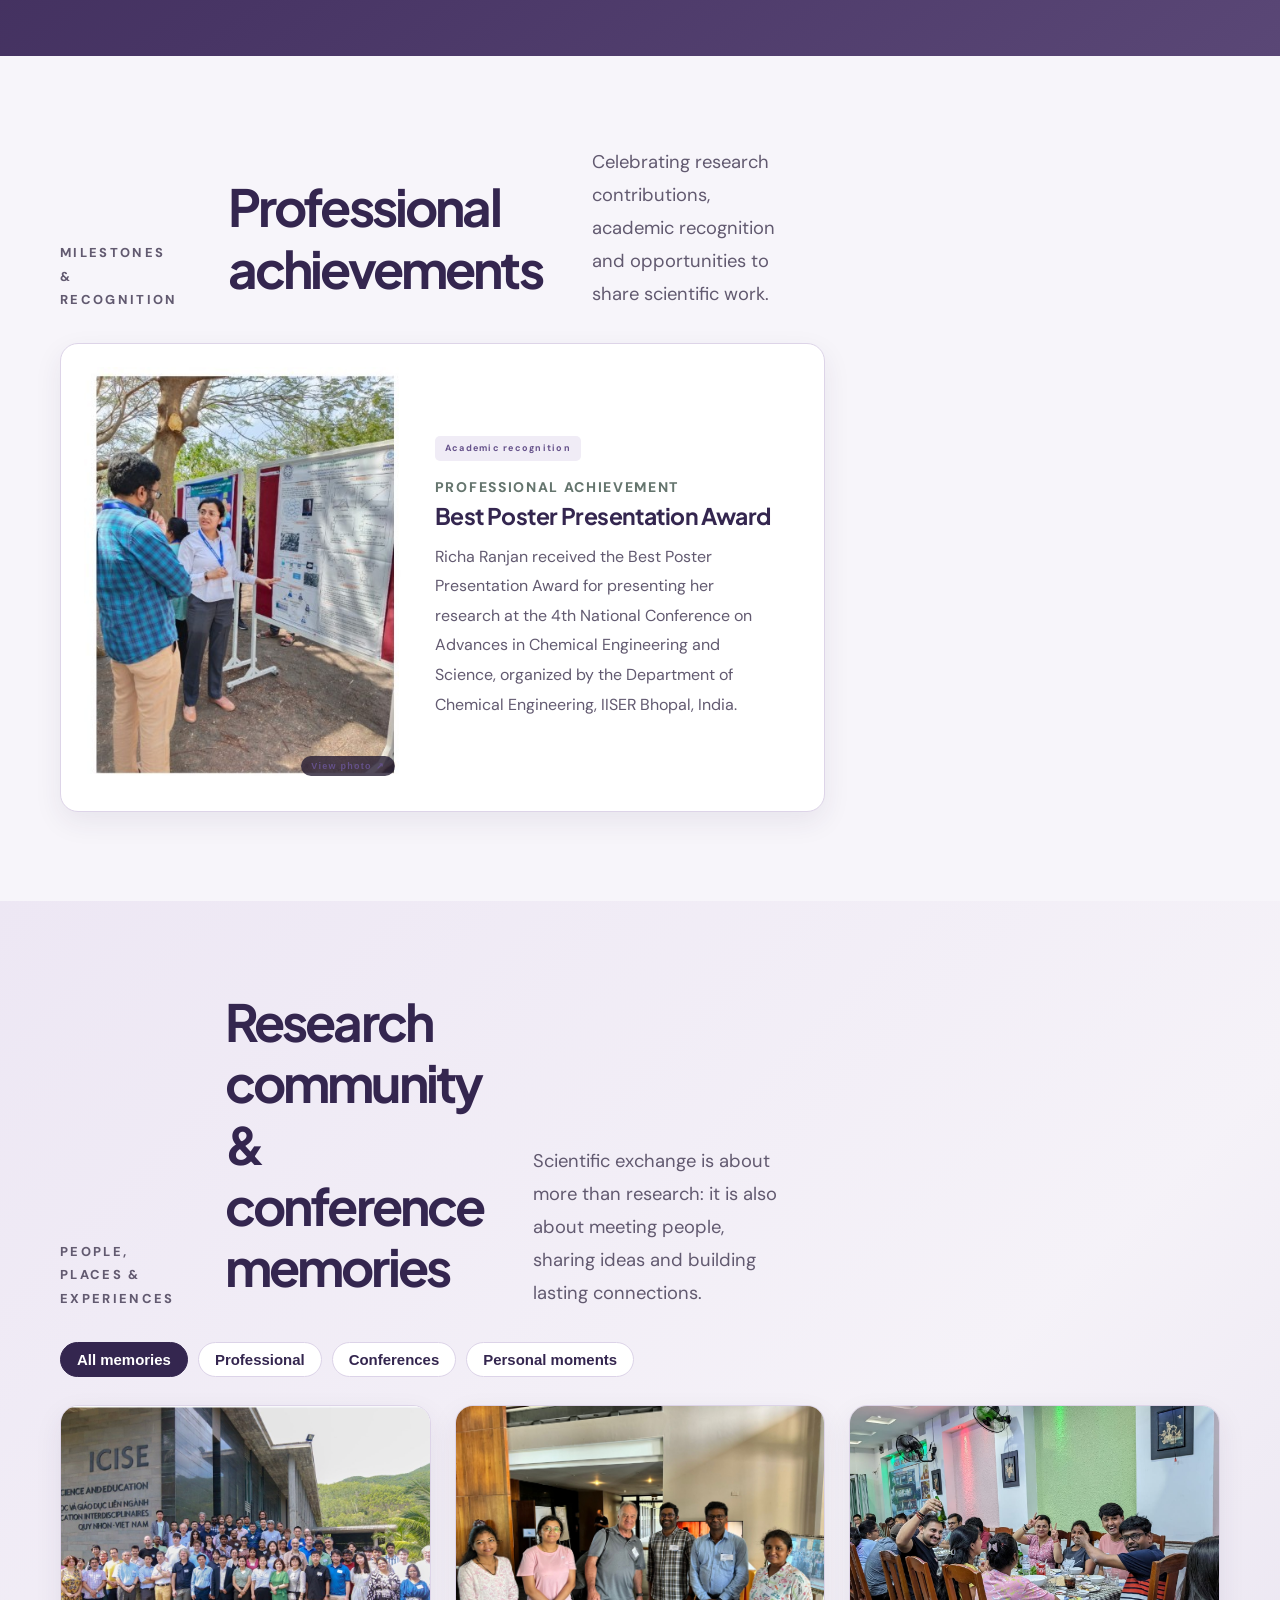
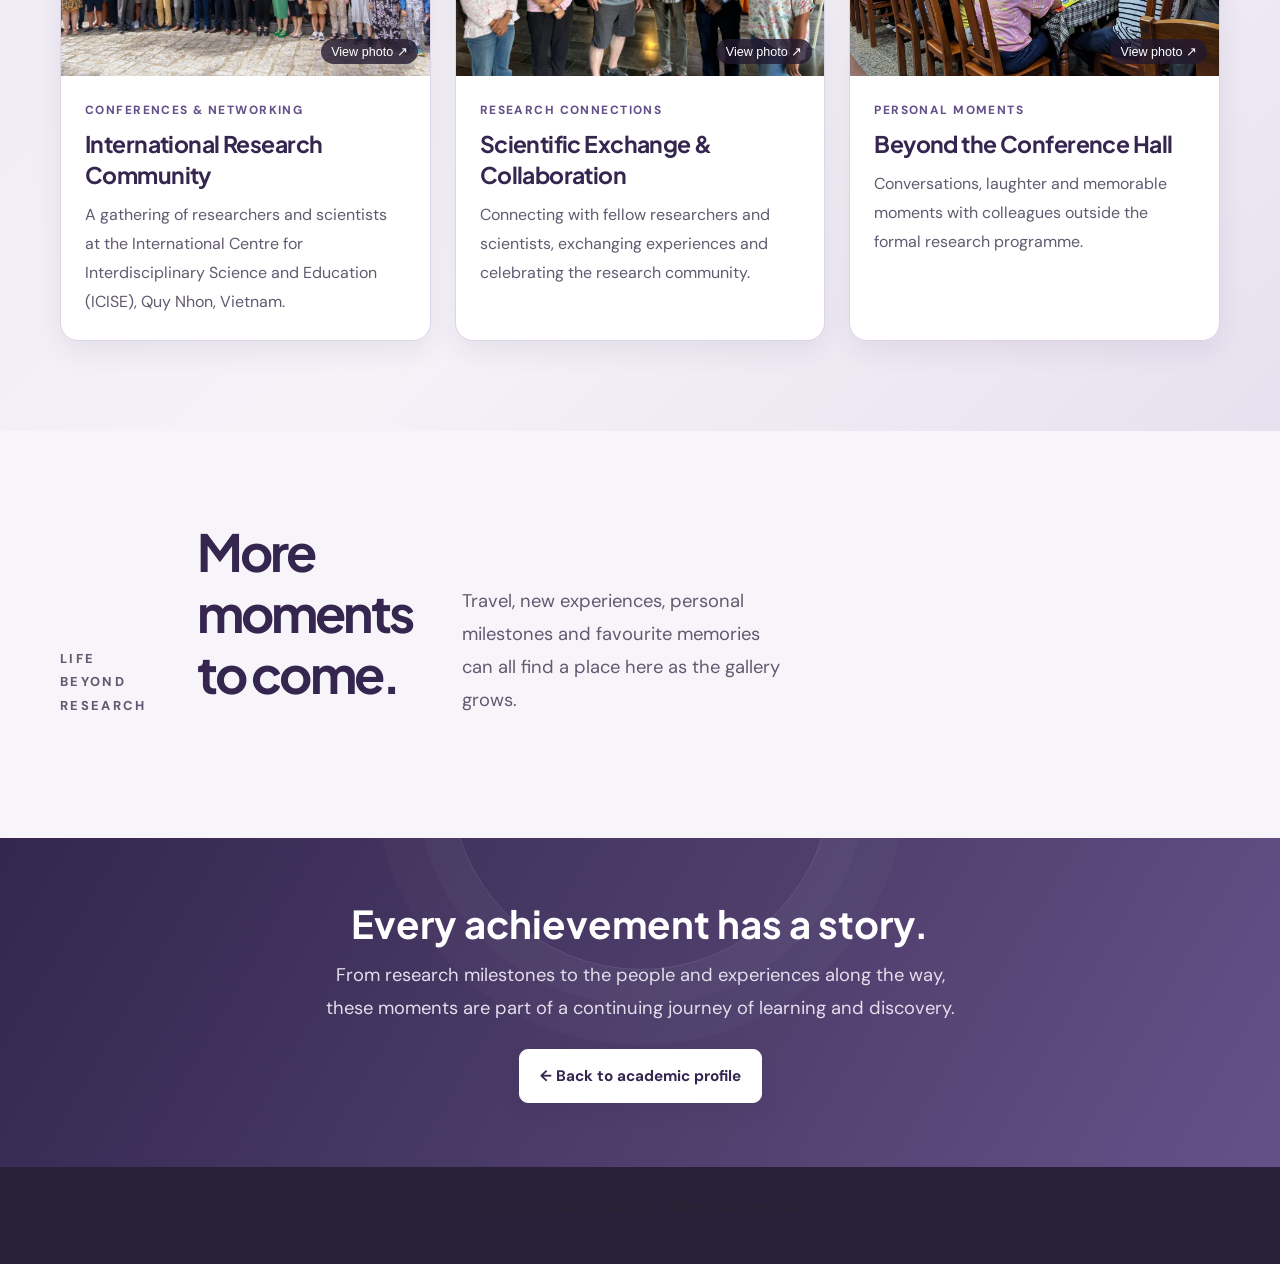
==== commit ffa08e6b: "Add files via upload" ====
--- a/gallery.html
+++ b/gallery.html
@@ -7,6 +7,9 @@
 
   <title>Beyond the Lab | Richa Ranjan</title>
   <link rel="stylesheet" href="styles.css">
+  <link rel="preconnect" href="https://fonts.googleapis.com">
+  <link rel="preconnect" href="https://fonts.gstatic.com" crossorigin>
+  <link href="https://fonts.googleapis.com/css2?family=DM+Sans:wght@400;500;600;700&family=Plus+Jakarta+Sans:wght@400;500;600;700;800&display=swap" rel="stylesheet">
 
   <meta name="description"
         content="Explore Richa Ranjan's professional achievements, research community, conference memories and personal interests.">
@@ -33,7 +36,7 @@
 
     body {
       margin: 0;
-      font-family: Arial, Helvetica, sans-serif;
+      font-family: 'DM Sans', Arial, Helvetica, sans-serif;
       color: var(--text);
       background: var(--white);
       line-height: 1.7;
@@ -88,13 +91,50 @@
     }
 
     .hero {
+      position: relative;
+      overflow: hidden;
       background:
-        radial-gradient(circle at 90% 10%, #EAE4F2 0, transparent 35%),
-        var(--background);
-      padding: 76px 28px 66px;
-    }
-
-    .hero-inner,
+        radial-gradient(circle at 88% 15%, #E5DDEE 0, transparent 34%),
+        linear-gradient(115deg, #F8F7FA 0%, #F1EDF6 100%);
+      padding: 70px 28px 72px;
+    }
+
+    .hero-inner {
+      max-width: 1240px;
+      margin: 0 auto;
+      display: grid;
+      grid-template-columns: minmax(0, 1.35fr) minmax(260px, 0.65fr);
+      align-items: center;
+      gap: clamp(30px, 5vw, 76px);
+    }
+
+    .hero-copy { min-width: 0; }
+
+    .hero-portrait-wrap {
+      position: relative;
+      justify-self: end;
+      width: min(100%, 360px);
+    }
+
+    .hero-portrait-wrap::before {
+      content: "";
+      position: absolute;
+      inset: 18px -16px -16px 18px;
+      border: 2px solid #C2B8D5;
+      border-radius: 180px 180px 22px 22px;
+    }
+
+    .hero-portrait {
+      position: relative;
+      display: block;
+      width: 100%;
+      aspect-ratio: 4 / 5;
+      object-fit: cover;
+      object-position: center 35%;
+      border-radius: 180px 180px 22px 22px;
+      box-shadow: 0 20px 55px rgba(52, 38, 79, 0.16);
+    }
+
     .container {
       max-width: 1160px;
       margin: 0 auto;
@@ -109,24 +149,32 @@
       margin: 0 0 18px;
     }
 
-    h1 {
-      color: var(--purple);
-      font-size: clamp(2.4rem, 5vw, 4.2rem);
-      line-height: 1.12;
-      letter-spacing: -0.045em;
-      max-width: 850px;
-      margin: 0 0 22px;
-    }
-
-    h1 span {
-      color: var(--purple-light);
+    .hero h1 {
+      color: #292533;
+      font-family: 'Plus Jakarta Sans', 'DM Sans', sans-serif;
+      font-size: clamp(3.4rem, 6.6vw, 6.6rem);
+      font-weight: 800;
+      line-height: 0.99;
+      letter-spacing: -0.075em;
+      max-width: 950px;
+      margin: 0 0 26px;
+    }
+
+    .hero h1 span {
+      color: #80A994;
     }
 
     .hero-description {
-      max-width: 700px;
+      max-width: 690px;
       color: #514B5B;
-      font-size: 1.08rem;
+      font-size: clamp(1.05rem, 1.35vw, 1.2rem);
+      line-height: 1.85;
       margin: 0;
+    }
+
+    .hero .eyebrow {
+      font-size: 0.82rem;
+      margin-bottom: 24px;
     }
 
     .hero-actions {
@@ -425,11 +473,37 @@
         align-items: flex-start;
         flex-direction: column;
       }
+
+      .hero-inner {
+        grid-template-columns: minmax(0, 1fr) 250px;
+        gap: 28px;
+      }
+
+      .hero h1 {
+        font-size: clamp(3rem, 6vw, 4.8rem);
+      }
     }
 
     @media (max-width: 600px) {
       .hero {
-        padding: 52px 20px;
+        padding: 48px 20px 56px;
+      }
+
+      .hero-inner {
+        grid-template-columns: 1fr;
+        gap: 34px;
+      }
+
+      .hero h1 {
+        font-size: clamp(3.1rem, 13vw, 4.6rem);
+        line-height: 1.02;
+        letter-spacing: -0.065em;
+      }
+
+      .hero-portrait-wrap {
+        width: min(78%, 300px);
+        justify-self: center;
+        margin: 0 12px 12px 0;
       }
 
       .gallery-section {
@@ -479,6 +553,278 @@
         transition: none !important;
       }
     }
+
+
+    /* === COHESIVE PURPLE + SILVER VISUAL THEME === */
+    :root {
+      --purple: #34264F;
+      --purple-light: #65518A;
+      --silver: #C2B8D5;
+      --background: #F2EFF7;
+      --text: #292533;
+      --muted: #625A70;
+      --border: #DCD3E8;
+      --white: #FFFFFF;
+      --mint: #8DB6A1;
+    }
+
+    body {
+      background: #F7F5FA;
+      font-family: 'DM Sans', sans-serif;
+    }
+
+    .site-header {
+      background: rgba(248, 246, 251, .9);
+      border-bottom: 1px solid rgba(194,184,213,.55);
+      box-shadow: 0 8px 30px rgba(52,38,79,.045);
+    }
+
+    .brand { font-family: 'Plus Jakarta Sans', sans-serif; }
+    .nav-links a { transition: color .25s ease, transform .25s ease; }
+    .nav-links a:hover { transform: translateY(-2px); }
+
+    .hero {
+      isolation: isolate;
+      background:
+        radial-gradient(ellipse at 83% 15%, rgba(194,184,213,.62), transparent 34%),
+        radial-gradient(ellipse at 7% 100%, rgba(101,81,138,.12), transparent 35%),
+        linear-gradient(125deg, #F8F6FB 0%, #EDE7F4 52%, #F7F5FA 100%);
+      padding-top: clamp(58px, 7vw, 100px);
+      padding-bottom: clamp(70px, 8vw, 112px);
+    }
+
+    .hero::before,
+    .hero::after {
+      content: '';
+      position: absolute;
+      z-index: -1;
+      border-radius: 50%;
+      pointer-events: none;
+      filter: blur(2px);
+    }
+
+    .hero::before {
+      width: 280px;
+      height: 280px;
+      right: 28%;
+      top: -150px;
+      background: rgba(194,184,213,.2);
+      animation: float-orb 10s ease-in-out infinite alternate;
+    }
+
+    .hero::after {
+      width: 180px;
+      height: 180px;
+      left: 42%;
+      bottom: -110px;
+      background: rgba(141,182,161,.15);
+      animation: float-orb 8s ease-in-out infinite alternate-reverse;
+    }
+
+    .hero h1 {
+      font-family: 'Plus Jakarta Sans', sans-serif;
+      font-size: clamp(3.6rem, 7.3vw, 7.2rem);
+      line-height: .98;
+      letter-spacing: -.078em;
+      font-weight: 800;
+      max-width: 850px;
+      text-wrap: balance;
+      animation: title-rise .9s cubic-bezier(.2,.75,.25,1) both;
+    }
+
+    .hero .eyebrow,
+    .hero-description,
+    .hero-actions {
+      animation: fade-rise .8s ease both;
+    }
+    .hero-description { animation-delay: .12s; }
+    .hero-actions { animation-delay: .24s; }
+
+    .hero-portrait-wrap {
+      width: min(100%, 390px);
+      animation: portrait-enter 1s cubic-bezier(.2,.75,.25,1) .12s both;
+    }
+
+    .hero-portrait-wrap::before {
+      border-color: #B8A9D0;
+      border-width: 2px;
+      inset: 20px -18px -18px 20px;
+      animation: frame-float 6s ease-in-out infinite alternate;
+    }
+
+    .hero-portrait {
+      box-shadow: 0 28px 70px rgba(52,38,79,.23);
+      filter: saturate(.94);
+      transition: transform .5s ease, filter .5s ease;
+    }
+    .hero-portrait:hover { transform: translateY(-5px) rotate(-.5deg); filter: saturate(1.08); }
+
+    .eyebrow { color: #65518A; }
+    .hero .eyebrow { letter-spacing: .22em; }
+
+    .button {
+      border-radius: 9px;
+      padding: 13px 20px;
+      box-shadow: 0 7px 18px rgba(52,38,79,.12);
+      transition: transform .25s ease, box-shadow .25s ease, background .25s ease;
+    }
+    .button:hover { transform: translateY(-3px); box-shadow: 0 12px 24px rgba(52,38,79,.2); }
+    .button-outline { border-color: #B8AACB; box-shadow: none; }
+
+    /* Make the transferred Personal Profile cards match the same theme. */
+    .personal-section {
+      position: relative;
+      overflow: hidden;
+      padding: clamp(48px, 6vw, 82px) 28px;
+      background: linear-gradient(145deg, #34264F 0%, #483565 55%, #5A4776 100%);
+      color: #fff;
+    }
+    .personal-section::before {
+      content: '';
+      position: absolute;
+      width: 430px;
+      height: 430px;
+      top: -250px;
+      right: -100px;
+      border-radius: 50%;
+      border: 1px solid rgba(255,255,255,.14);
+      box-shadow: 0 0 0 35px rgba(255,255,255,.025), 0 0 0 75px rgba(255,255,255,.02);
+      pointer-events: none;
+    }
+    .personal-section .container { position: relative; z-index: 1; }
+    .hobbies-heading { max-width: 900px; margin-bottom: 34px; }
+    .hobbies-heading .eyebrow { color: #D8CBEA; }
+    .hobbies-heading h3 {
+      color: #fff !important;
+      font-family: 'Plus Jakarta Sans', sans-serif;
+      font-size: clamp(2.8rem, 6.3vw, 5.8rem) !important;
+      font-weight: 800;
+      letter-spacing: -.07em;
+      line-height: 1.02;
+      margin: 0 0 22px;
+      max-width: 1000px;
+    }
+    .hobbies-heading .accent-dot { color: #9CC8B0 !important; }
+    .hobbies-heading > p:not(.eyebrow) { color: #E5DDED; font-size: clamp(1.02rem,1.4vw,1.18rem); max-width: 730px; }
+
+    .hobby-grid {
+      display: grid;
+      grid-template-columns: repeat(3, minmax(0,1fr));
+      gap: 20px;
+    }
+    .hobby-card {
+      position: relative;
+      min-height: 300px;
+      overflow: hidden;
+      display: flex;
+      flex-direction: column;
+      justify-content: space-between;
+      padding: 26px;
+      border: 1px solid rgba(255,255,255,.24);
+      border-radius: 18px;
+      background: linear-gradient(145deg, rgba(255,255,255,.13), rgba(255,255,255,.055));
+      color: #fff;
+      box-shadow: 0 12px 32px rgba(18,10,31,.15);
+      transition: transform .35s ease, box-shadow .35s ease, border-color .35s ease;
+      isolation: isolate;
+    }
+    .hobby-card:hover {
+      transform: translateY(-8px);
+      box-shadow: 0 22px 42px rgba(18,10,31,.26);
+      border-color: rgba(255,255,255,.55);
+    }
+    .hobby-card::after {
+      content: '';
+      position: absolute;
+      inset: 0;
+      z-index: -1;
+      background: linear-gradient(180deg, transparent 22%, rgba(25,17,39,.82) 100%);
+    }
+    .hobby-travel { padding: 0; }
+    .hobby-travel img {
+      position: absolute;
+      inset: 0;
+      z-index: -2;
+      width: 100%;
+      height: 100%;
+      object-fit: cover;
+      transition: transform .7s cubic-bezier(.2,.7,.2,1);
+    }
+    .hobby-travel:hover img { transform: scale(1.08); }
+    .hobby-card-content { display: flex; flex-direction: column; align-items: flex-start; gap: 9px; }
+    .hobby-travel .hobby-card-content { padding: 26px; margin-top: auto; }
+    .hobby-card-content small { font-size: .72rem; font-weight: 800; letter-spacing: .14em; color: #D7C9EA; }
+    .hobby-card-content strong { font-family: 'Plus Jakarta Sans',sans-serif; font-size: clamp(1.35rem, 2vw, 1.7rem); line-height: 1.2; color: #fff; }
+    .hobby-card-content > span { color: #E7E0EF; font-size: .98rem; line-height: 1.6; }
+    .hobby-icon {
+      display: grid;
+      place-items: center;
+      width: 52px;
+      height: 52px;
+      margin-bottom: 26px;
+      border-radius: 16px;
+      background: #E7DFF0;
+      color: #34264F;
+      font-size: 1.7rem;
+      box-shadow: 0 8px 24px rgba(15,8,26,.14);
+    }
+    .hobby-skill { background: linear-gradient(145deg, #756193, #594475); }
+    .hobby-people { background: linear-gradient(145deg, #C7BED7, #9383AD); }
+    .hobby-people .hobby-card-content small,
+    .hobby-people .hobby-card-content > span { color: #FDFBFF; }
+    .hobby-details { display: grid; grid-template-columns: repeat(3,minmax(0,1fr)); gap: 20px; margin-top: 24px; }
+    .hobby-details article { scroll-margin-top: 90px; padding: 20px 22px; border-top: 1px solid rgba(255,255,255,.25); background: rgba(255,255,255,.055); border-radius: 0 0 12px 12px; }
+    .hobby-details h4 { margin: 0 0 8px; color: #fff; font: 700 1.05rem 'Plus Jakarta Sans',sans-serif; }
+    .hobby-details p { margin: 0; color: #DED5E9; font-size: .92rem; }
+
+    /* Distinctive section backgrounds and lively gallery cards. */
+    .gallery-section { padding: clamp(54px,7vw,92px) 28px; background: #F7F5FA; }
+    .gallery-section.alternate { background: linear-gradient(135deg,#EDE7F4 0%,#F5F2F8 60%,#E7E1EF 100%); }
+    .section-heading h2,
+    .card-content h3,
+    .closing-section h2 { font-family: 'Plus Jakarta Sans',sans-serif; }
+    .section-heading h2 { font-size: clamp(2.1rem,4vw,3.3rem); letter-spacing: -.055em; }
+    .gallery-card { border-radius: 18px; border-color: #DDD4E8; box-shadow: 0 10px 28px rgba(52,38,79,.08); }
+    .gallery-card:hover { transform: translateY(-8px); box-shadow: 0 22px 42px rgba(52,38,79,.16); }
+    .gallery-card img { transition: transform .65s cubic-bezier(.2,.7,.2,1), filter .4s ease; }
+    .gallery-card:hover img { transform: scale(1.055); filter: saturate(1.08); }
+    .card-content { padding: 24px; }
+    .card-content h3 { font-size: 1.35rem; letter-spacing: -.025em; }
+    .filter-button { transition: color .2s ease, background .2s ease, transform .2s ease; }
+    .filter-button:hover { transform: translateY(-2px); }
+    .closing-section { position: relative; overflow: hidden; background: linear-gradient(120deg,#34264F,#51406E 60%,#65518A); }
+    .closing-section::before { content:''; position:absolute; width:380px; height:380px; border:1px solid rgba(255,255,255,.12); border-radius:50%; top:-250px; left:calc(50% - 190px); box-shadow:0 0 0 35px rgba(255,255,255,.025),0 0 0 75px rgba(255,255,255,.02); }
+    .closing-section .container { position:relative; }
+    footer { background: #292039; color: #DCD3E8; }
+
+    /* Scroll-triggered entrance animations. */
+    .js-reveal { opacity: 0; transform: translateY(28px); transition: opacity .75s ease, transform .75s cubic-bezier(.2,.7,.2,1); }
+    .js-reveal.is-visible { opacity: 1; transform: translateY(0); }
+    .gallery-card.js-reveal { transition-delay: var(--reveal-delay, 0ms); }
+
+    @keyframes title-rise { from { opacity: 0; transform: translateY(30px); filter: blur(5px); } to { opacity: 1; transform: translateY(0); filter: blur(0); } }
+    @keyframes fade-rise { from { opacity: 0; transform: translateY(18px); } to { opacity: 1; transform: translateY(0); } }
+    @keyframes portrait-enter { from { opacity: 0; transform: translateX(35px) scale(.97); } to { opacity: 1; transform: translateX(0) scale(1); } }
+    @keyframes float-orb { from { transform: translate3d(0,0,0); } to { transform: translate3d(18px,24px,0); } }
+    @keyframes frame-float { from { transform: translate(0,0); } to { transform: translate(5px,-7px); } }
+
+    @media (max-width: 900px) {
+      .hobby-grid { grid-template-columns: repeat(2,minmax(0,1fr)); }
+      .hobby-details { grid-template-columns: 1fr; }
+      .hobbies-heading h3 { font-size: clamp(2.8rem,7vw,4.7rem) !important; }
+    }
+    @media (max-width: 600px) {
+      .hobby-grid { grid-template-columns: 1fr; }
+      .hobby-card { min-height: 270px; }
+      .hobbies-heading h3 { font-size: clamp(2.5rem,12vw,3.8rem) !important; }
+      .personal-section { padding: 48px 20px; }
+      .hero h1 { font-size: clamp(3.1rem,13vw,4.5rem); }
+    }
+    @media (prefers-reduced-motion: reduce) {
+      *, *::before, *::after { animation-duration: .01ms !important; animation-iteration-count: 1 !important; scroll-behavior: auto !important; transition-duration: .01ms !important; }
+      .js-reveal { opacity: 1; transform: none; }
+    }
+
   </style>
 </head>
 
@@ -503,23 +849,24 @@
     <!-- Page introduction -->
     <section class="hero">
       <div class="hero-inner">
-        <p class="eyebrow">BEYOND THE LAB</p>
-
-<h3 style="color: #292533 !important; font-size: 2.8rem; line-height: 1.2; font-weight: 800; letter-spacing: -0.04em; margin: 0 0 22px;">
-  My interests, skills &amp; connections<span style="color: #80A994;">.</span>
-</h3>
-
-
-
-        <p class="hero-description">
-          A personal space to share the things I enjoy, the skills I develop,
-          and the people and experiences that inspire me. Celebrating the
-          achievements, friendships and memories that make the journey meaningful.
-        </p>
-
-        <div class="hero-actions">
-          <a class="button" href="#achievements">Explore achievements</a>
-          <a class="button button-outline" href="#memories">Browse memories</a>
+        <div class="hero-copy">
+          <p class="eyebrow">BEYOND THE LAB</p>
+          <h1>My interests,<br> skills &amp; connections<span>.</span></h1>
+          <p class="hero-description">
+            A personal space to share the things I enjoy, the skills I develop,
+            and the people and experiences that inspire me. Celebrating the
+            achievements, friendships and memories that make the journey meaningful.
+          </p>
+          <div class="hero-actions">
+            <a class="button" href="#achievements">Explore achievements</a>
+            <a class="button button-outline" href="#memories">Browse memories</a>
+          </div>
+        </div>
+        <div class="hero-portrait-wrap">
+          <img class="hero-portrait"
+               src="richa-portrait.jpg"
+               alt="Portrait of Richa Ranjan"
+               fetchpriority="high">
         </div>
       </div>
     </section>
@@ -882,6 +1229,33 @@
         closeLightbox();
       }
     });
+
+
+    // Animate sections and cards as they enter the viewport.
+    document.documentElement.classList.add("has-motion");
+    const revealItems = document.querySelectorAll(
+      ".personal-section, .gallery-section, .section-heading, .gallery-card, .closing-section, .hobby-card, .hobby-details article"
+    );
+    revealItems.forEach((item, index) => {
+      item.classList.add("js-reveal");
+      if (item.classList.contains("gallery-card") || item.classList.contains("hobby-card")) {
+        item.style.setProperty("--reveal-delay", `${(index % 3) * 100}ms`);
+      }
+    });
+
+    if ("IntersectionObserver" in window) {
+      const revealObserver = new IntersectionObserver((entries, observer) => {
+        entries.forEach((entry) => {
+          if (entry.isIntersecting) {
+            entry.target.classList.add("is-visible");
+            observer.unobserve(entry.target);
+          }
+        });
+      }, { threshold: 0.12, rootMargin: "0px 0px -35px 0px" });
+      revealItems.forEach((item) => revealObserver.observe(item));
+    } else {
+      revealItems.forEach((item) => item.classList.add("is-visible"));
+    }
   </script>
 
 </body>
--- a/styles.css
+++ b/styles.css
@@ -368,3 +368,49 @@
 .hobbies-heading .accent-dot {
   color: #80A994;
 }
+
+/* Contact section: enlarge only the typography on the left side */
+.contact-grid > div:first-child .section-title {
+  font-size: clamp(48px, 5.5vw, 72px);
+  line-height: 1.08;
+}
+.contact-grid > div:first-child .contact-intro {
+  font-size: 17px;
+  line-height: 1.9;
+}
+@media (max-width: 700px) {
+  .contact-grid > div:first-child .section-title {
+    font-size: clamp(42px, 11vw, 58px);
+  }
+  .contact-grid > div:first-child .contact-intro {
+    font-size: 16px;
+  }
+}
+
+/* Contact panel: improve readability of the right-side text only */
+.contact-panel .contact-label {
+  font-size: 12px;
+}
+.contact-panel .contact-warning {
+  font-size: 15px;
+  line-height: 1.8;
+}
+.contact-panel .contact-row {
+  font-size: 14px;
+  line-height: 1.6;
+}
+.contact-panel .contact-row strong {
+  font-size: 14px;
+}
+@media (max-width: 700px) {
+  .contact-panel .contact-label {
+    font-size: 11px;
+  }
+  .contact-panel .contact-warning {
+    font-size: 14px;
+  }
+  .contact-panel .contact-row,
+  .contact-panel .contact-row strong {
+    font-size: 12px;
+  }
+}
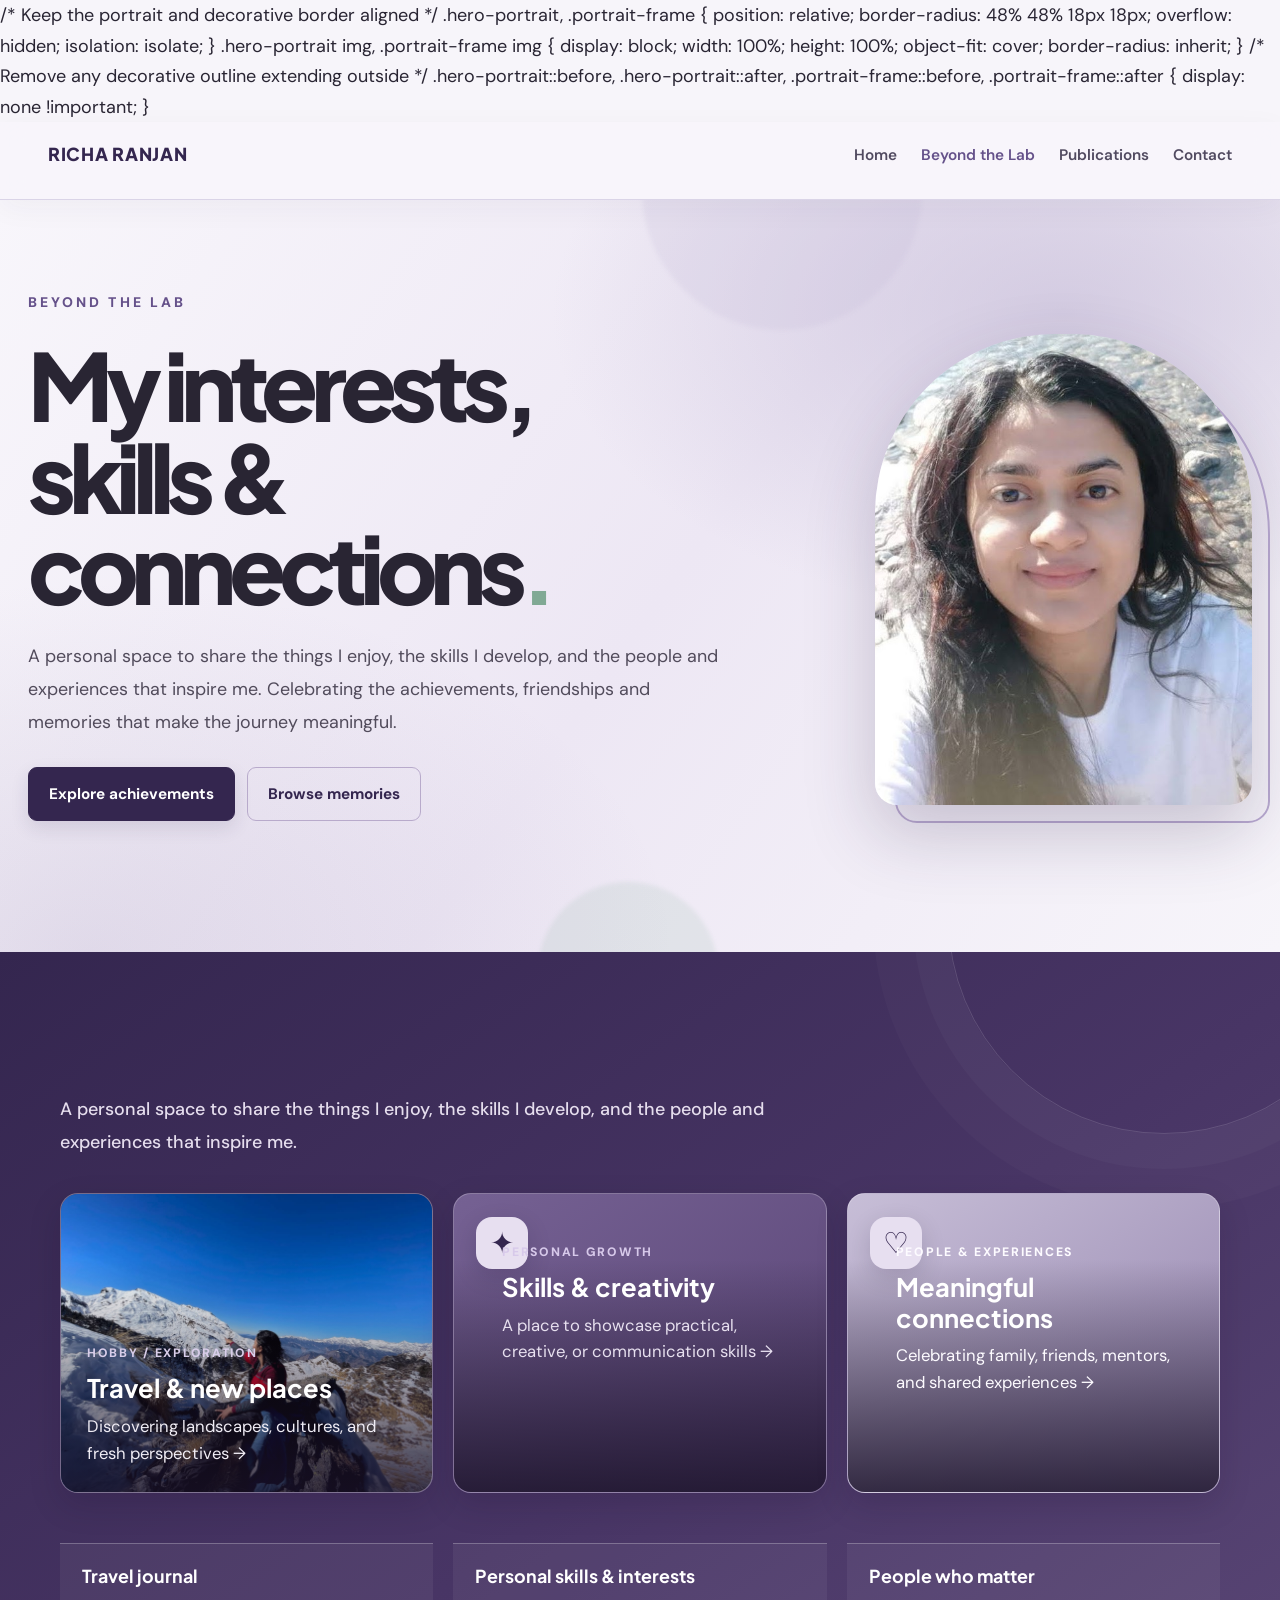
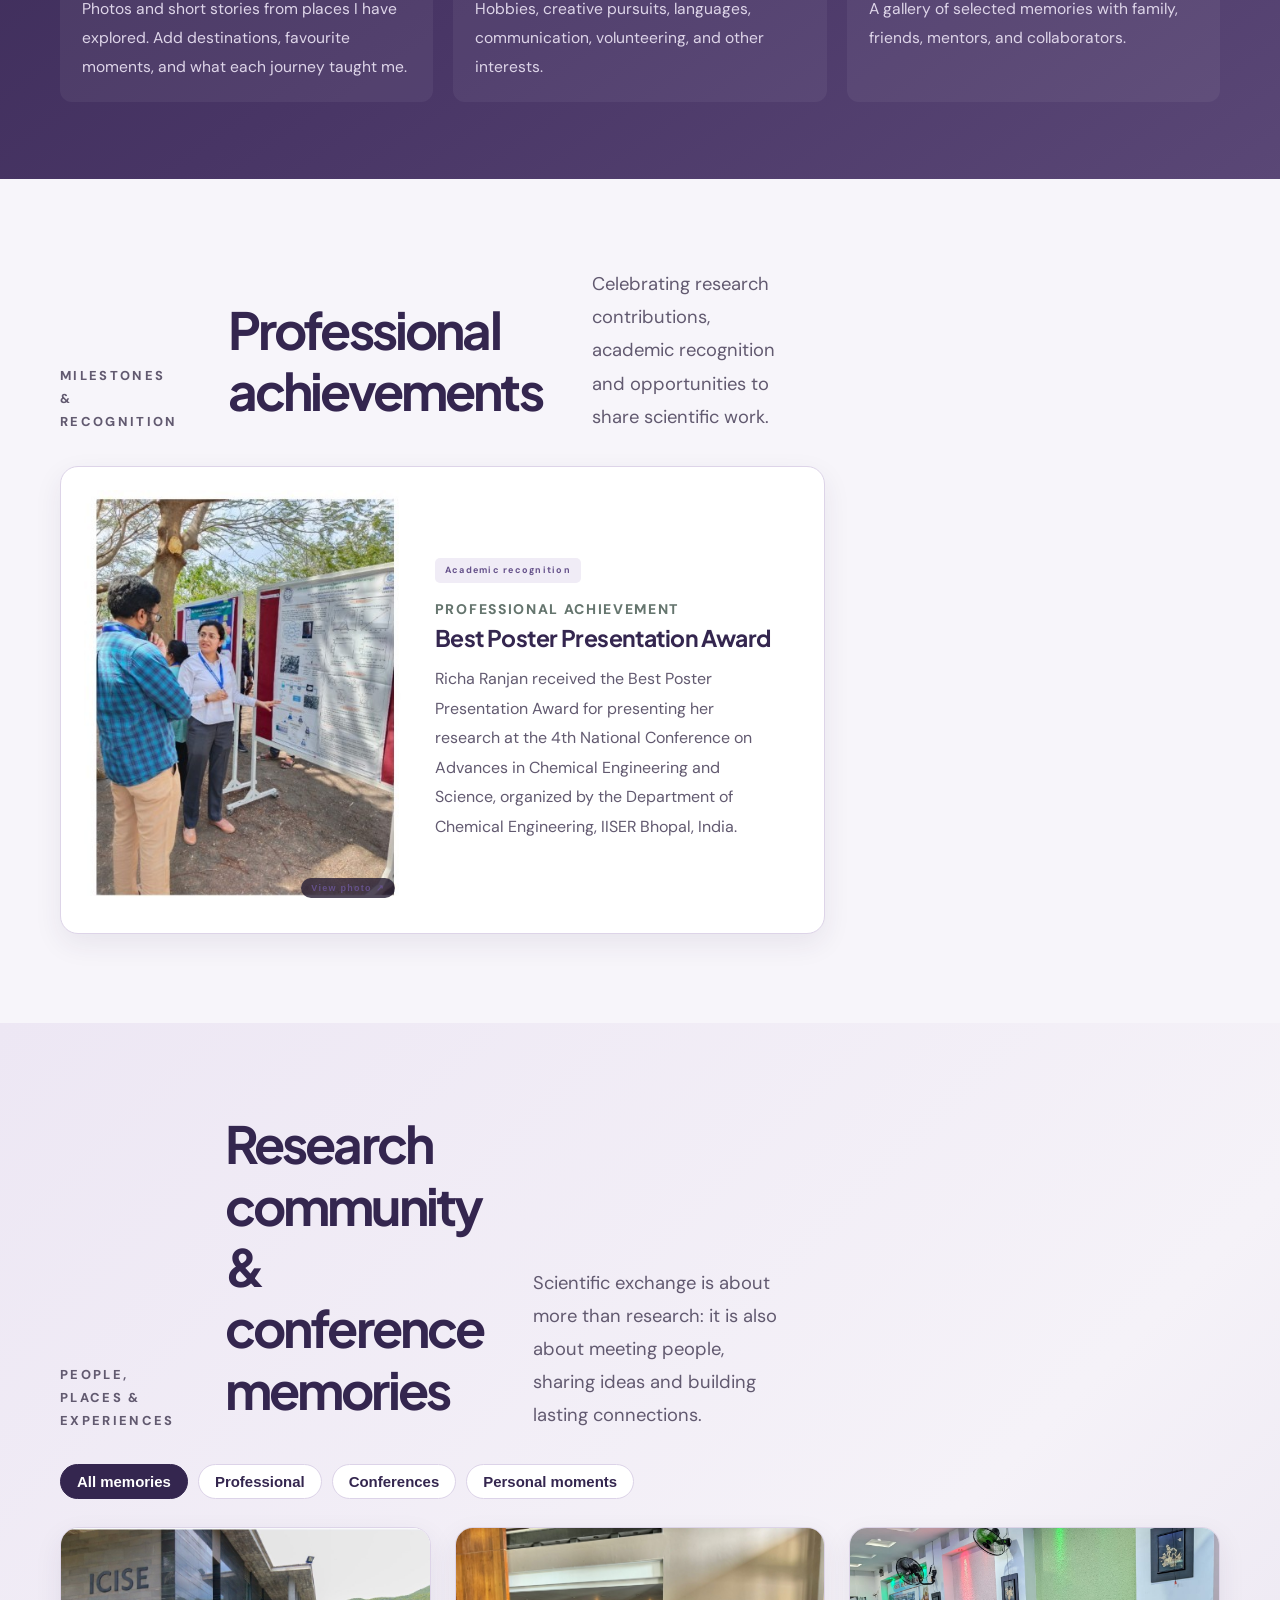
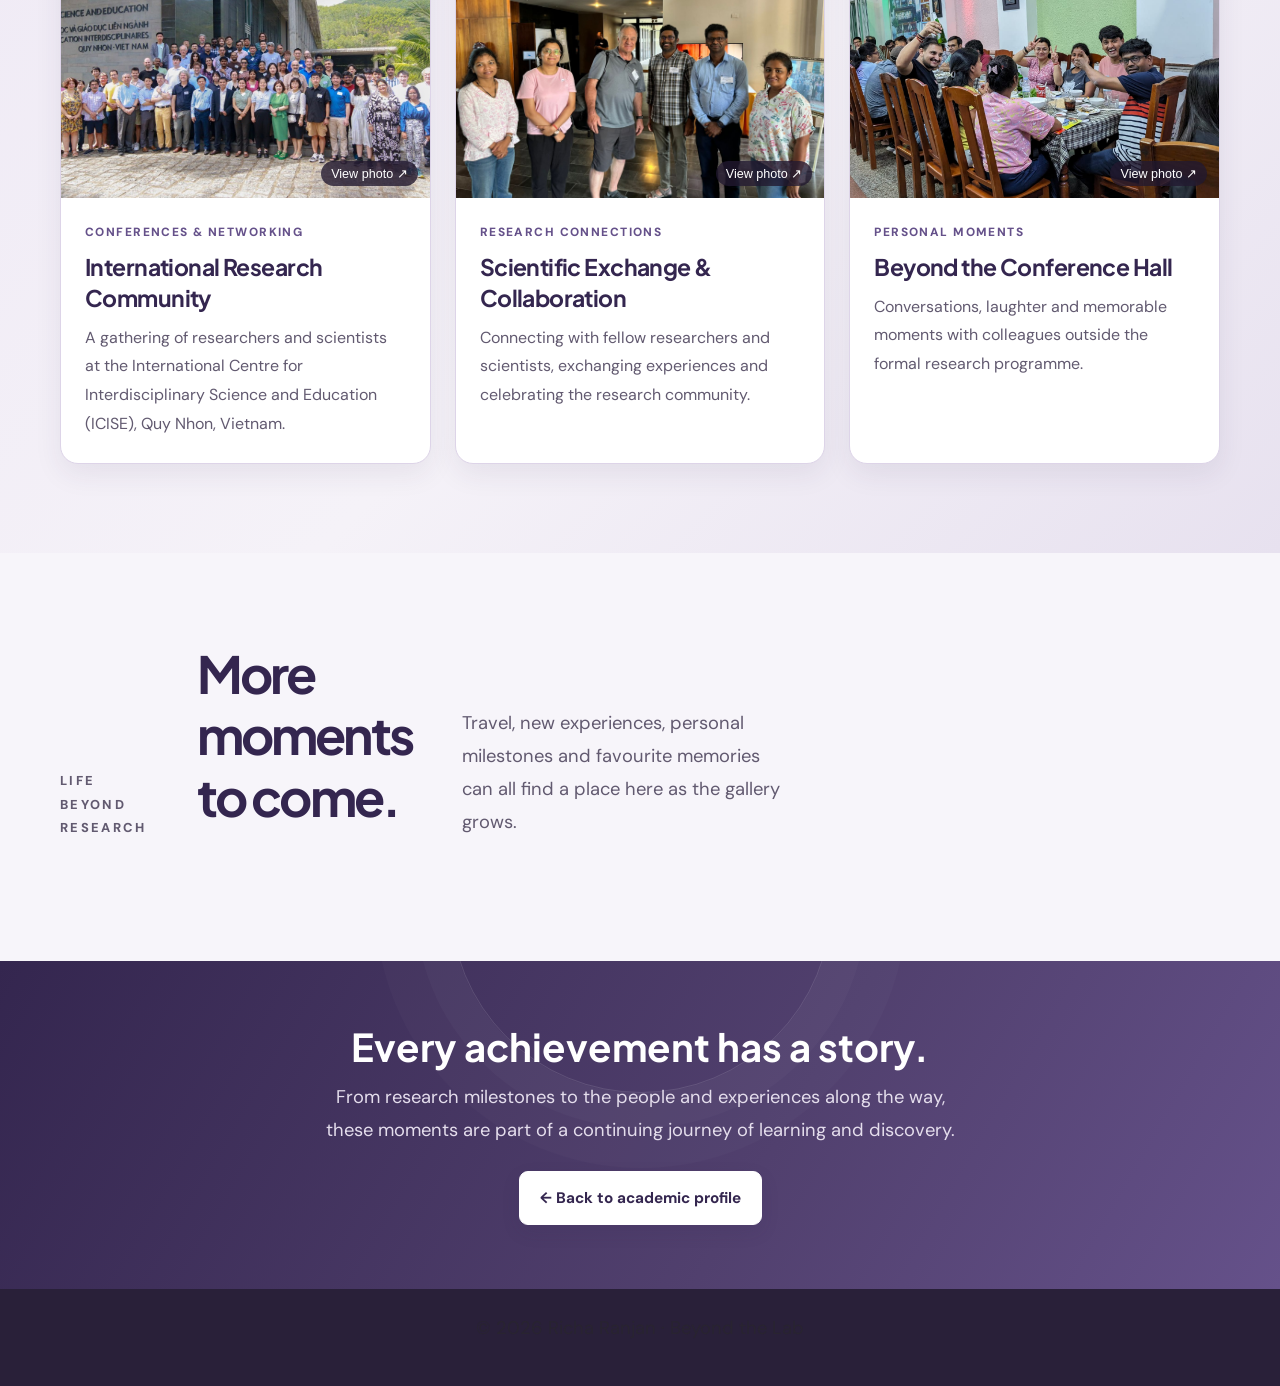
==== commit 5ca5e95d: "gallery.html" ====
--- a/gallery.html
+++ b/gallery.html
@@ -13,6 +13,33 @@
 
   <meta name="description"
         content="Explore Richa Ranjan's professional achievements, research community, conference memories and personal interests.">
+
+  
+/* Keep the portrait and decorative border aligned */
+.hero-portrait,
+.portrait-frame {
+  position: relative;
+  border-radius: 48% 48% 18px 18px;
+  overflow: hidden;
+  isolation: isolate;
+}
+
+.hero-portrait img,
+.portrait-frame img {
+  display: block;
+  width: 100%;
+  height: 100%;
+  object-fit: cover;
+  border-radius: inherit;
+}
+
+/* Remove any decorative outline extending outside */
+.hero-portrait::before,
+.hero-portrait::after,
+.portrait-frame::before,
+.portrait-frame::after {
+  display: none !important;
+}
 
   <style>
     :root {
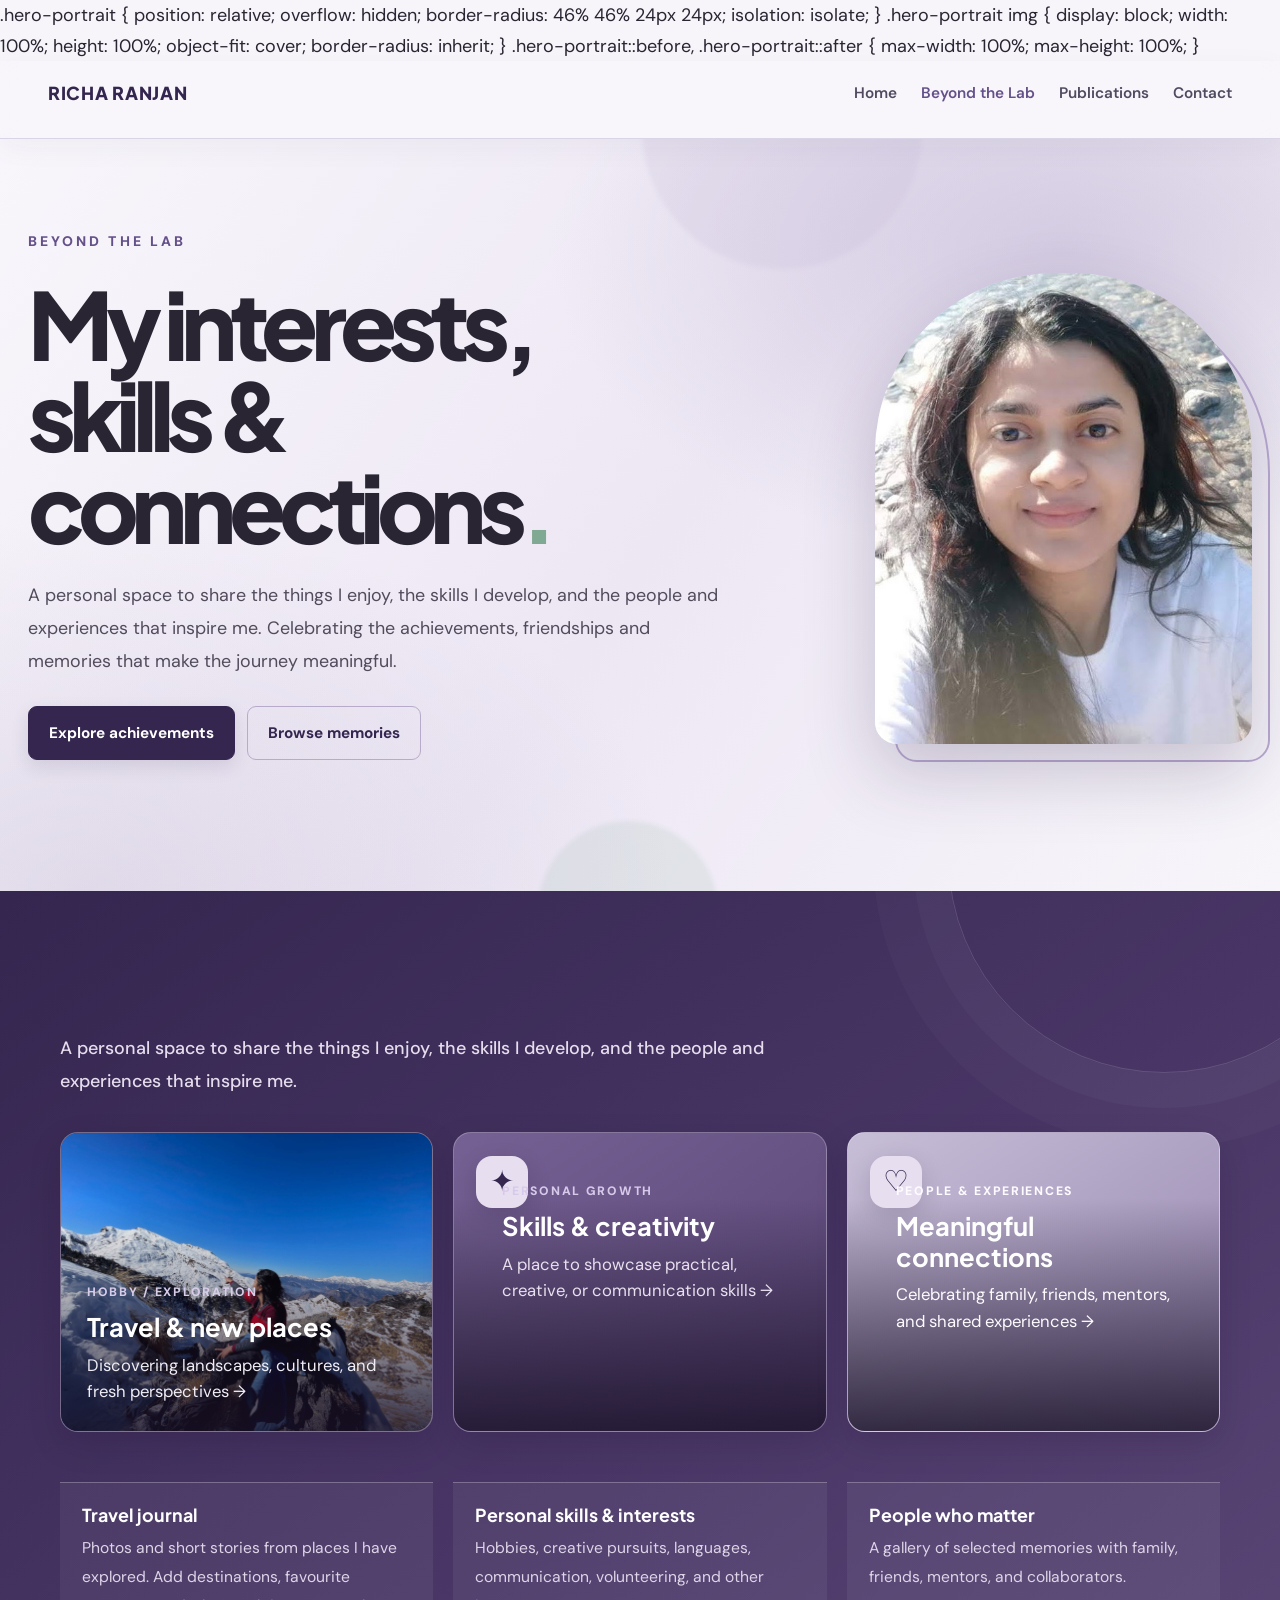
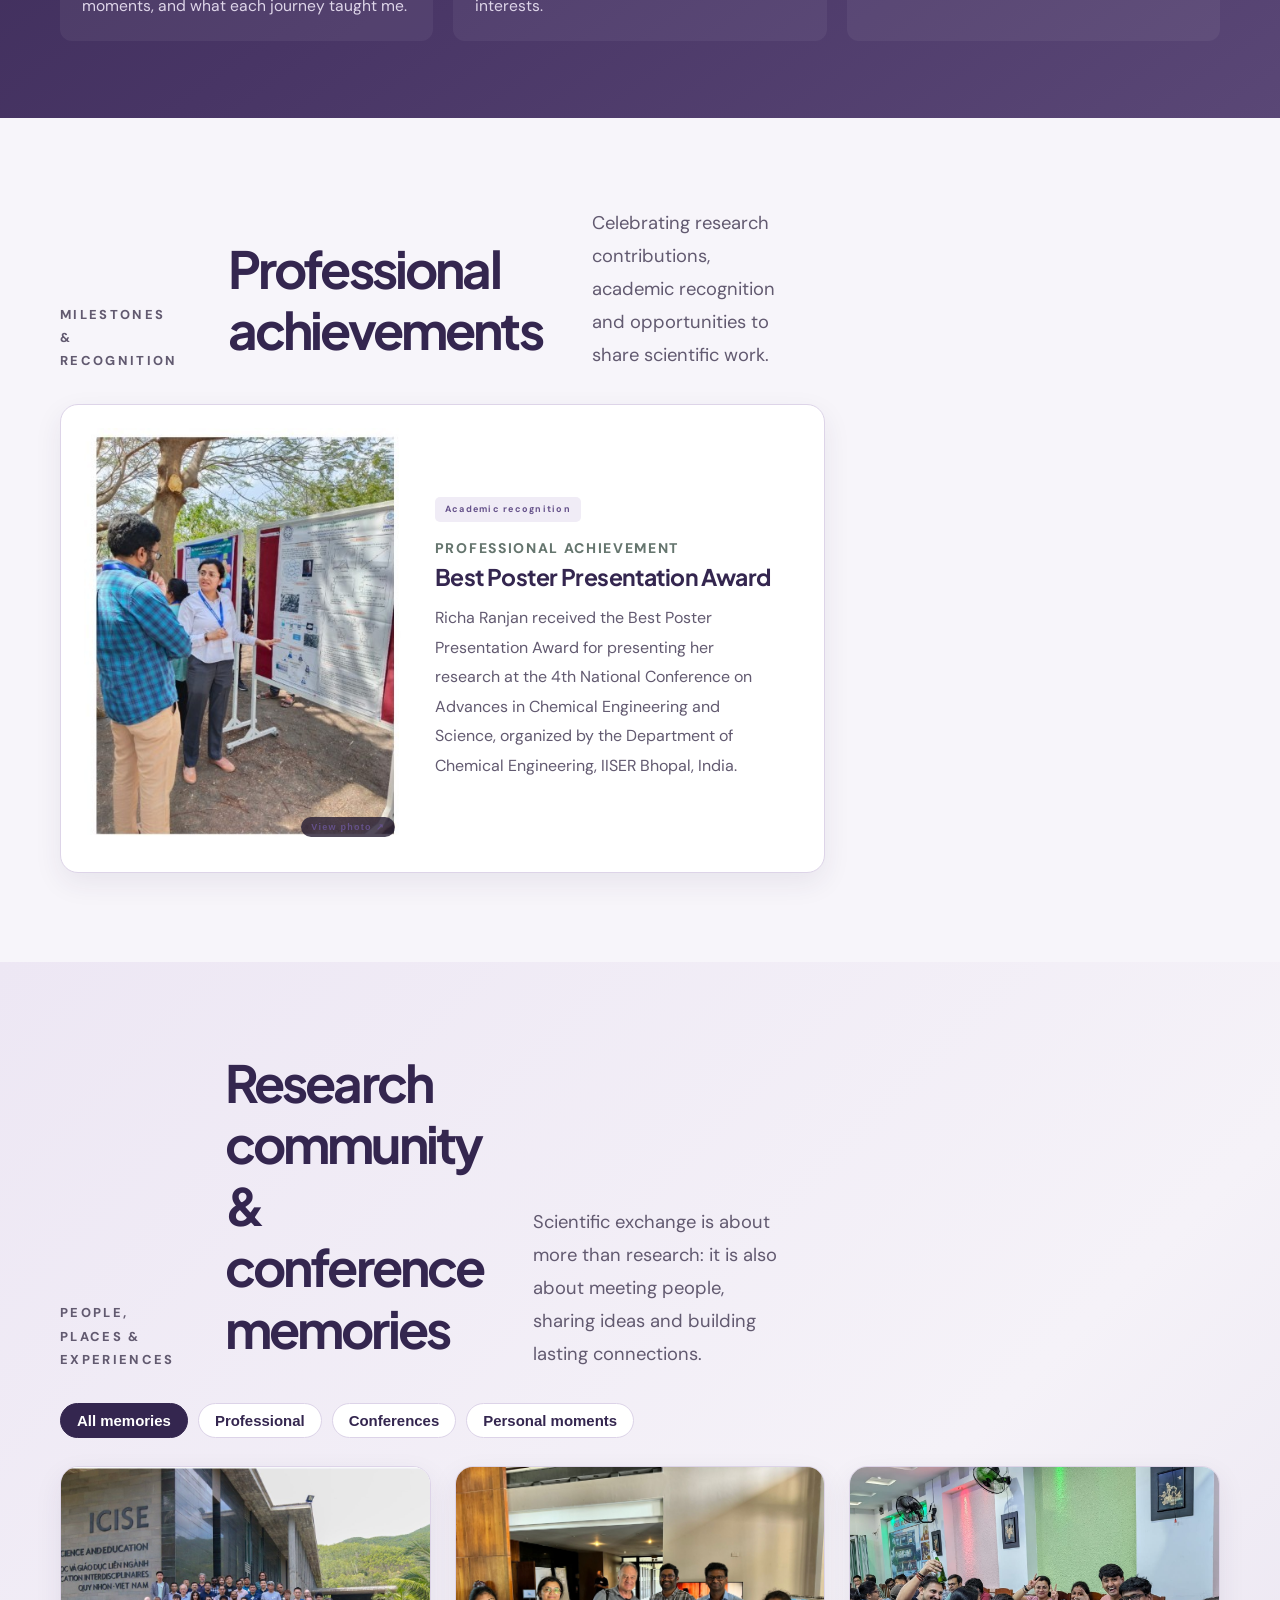
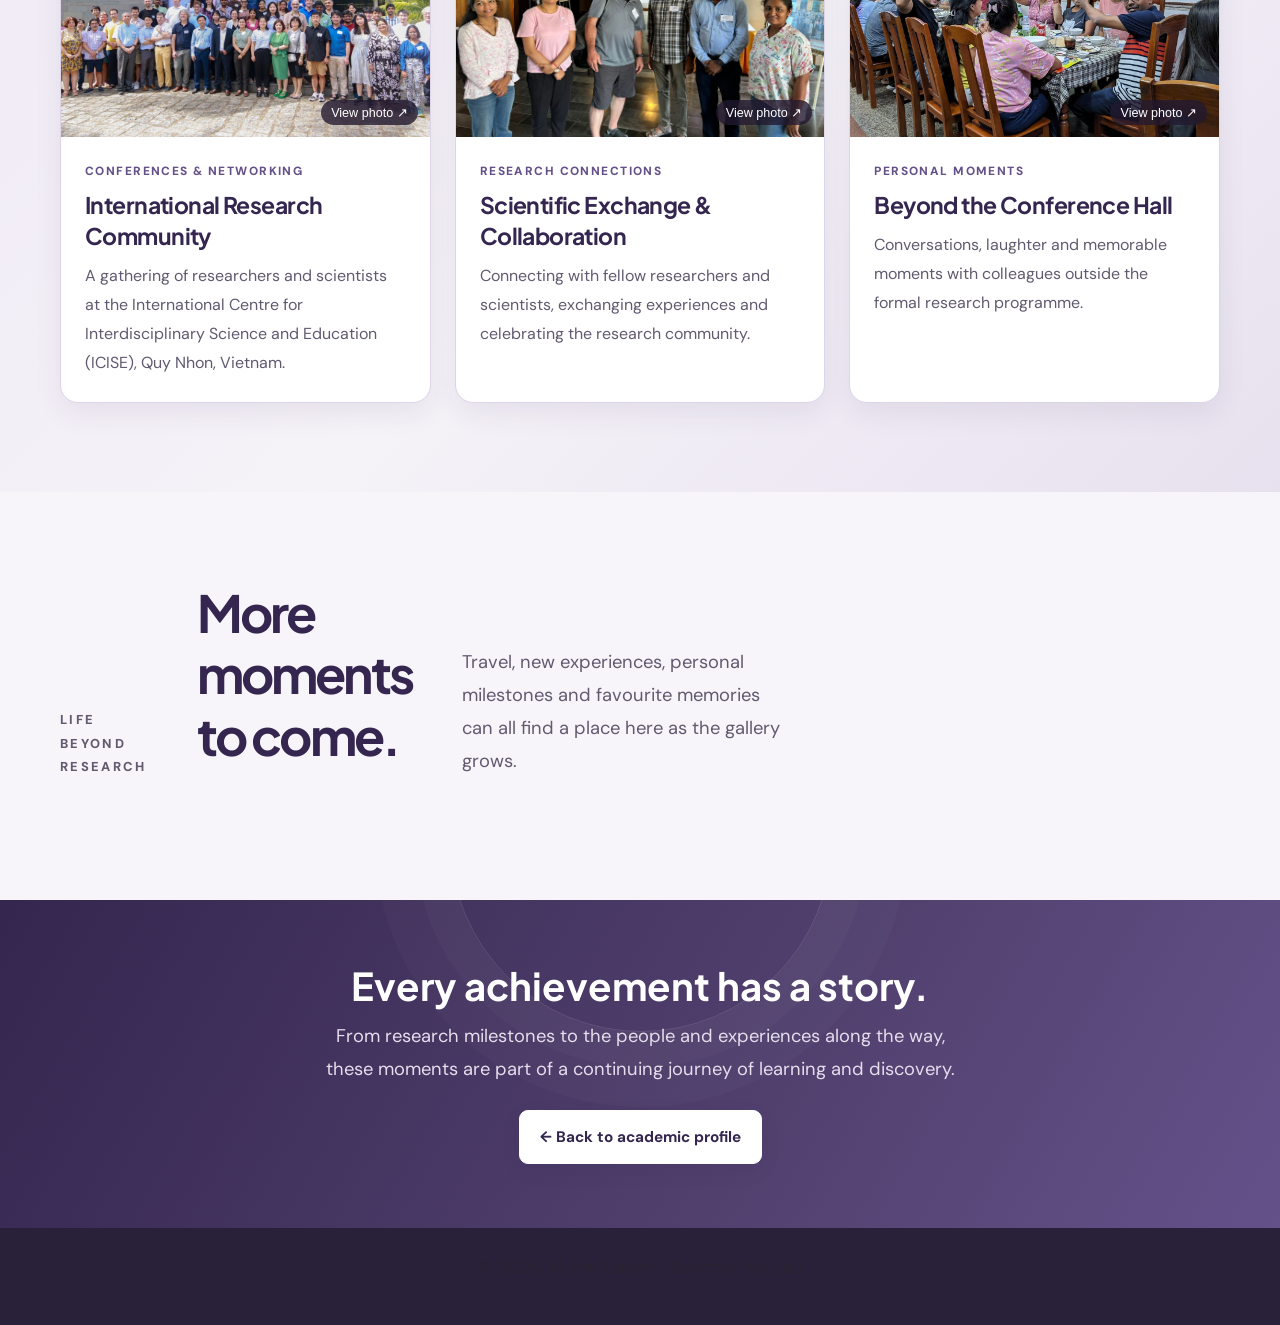
==== commit f2fc4f08: "gallery.html" ====
--- a/gallery.html
+++ b/gallery.html
@@ -14,18 +14,15 @@
   <meta name="description"
         content="Explore Richa Ranjan's professional achievements, research community, conference memories and personal interests.">
 
-  
-/* Keep the portrait and decorative border aligned */
-.hero-portrait,
-.portrait-frame {
+
+.hero-portrait {
   position: relative;
-  border-radius: 48% 48% 18px 18px;
   overflow: hidden;
+  border-radius: 46% 46% 24px 24px;
   isolation: isolate;
 }
 
-.hero-portrait img,
-.portrait-frame img {
+.hero-portrait img {
   display: block;
   width: 100%;
   height: 100%;
@@ -33,12 +30,10 @@
   border-radius: inherit;
 }
 
-/* Remove any decorative outline extending outside */
 .hero-portrait::before,
-.hero-portrait::after,
-.portrait-frame::before,
-.portrait-frame::after {
-  display: none !important;
+.hero-portrait::after {
+  max-width: 100%;
+  max-height: 100%;
 }
 
   <style>
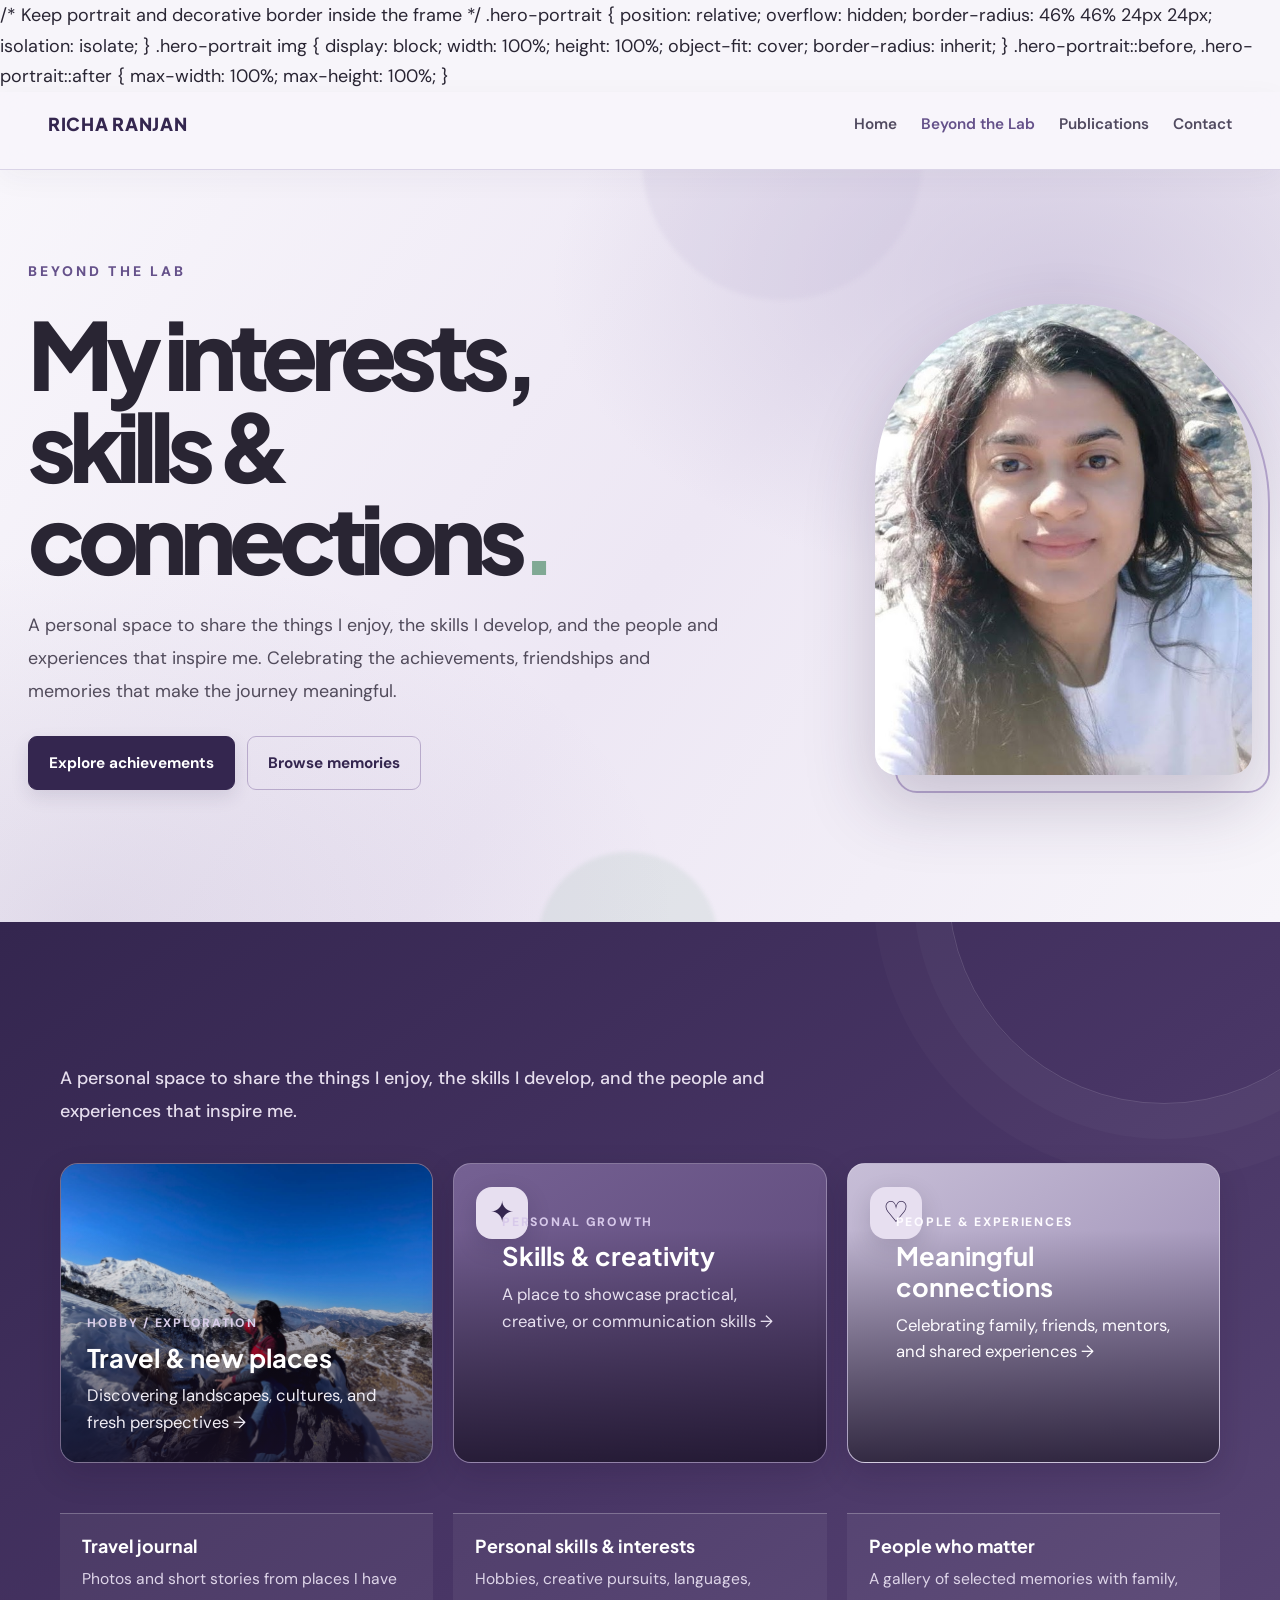
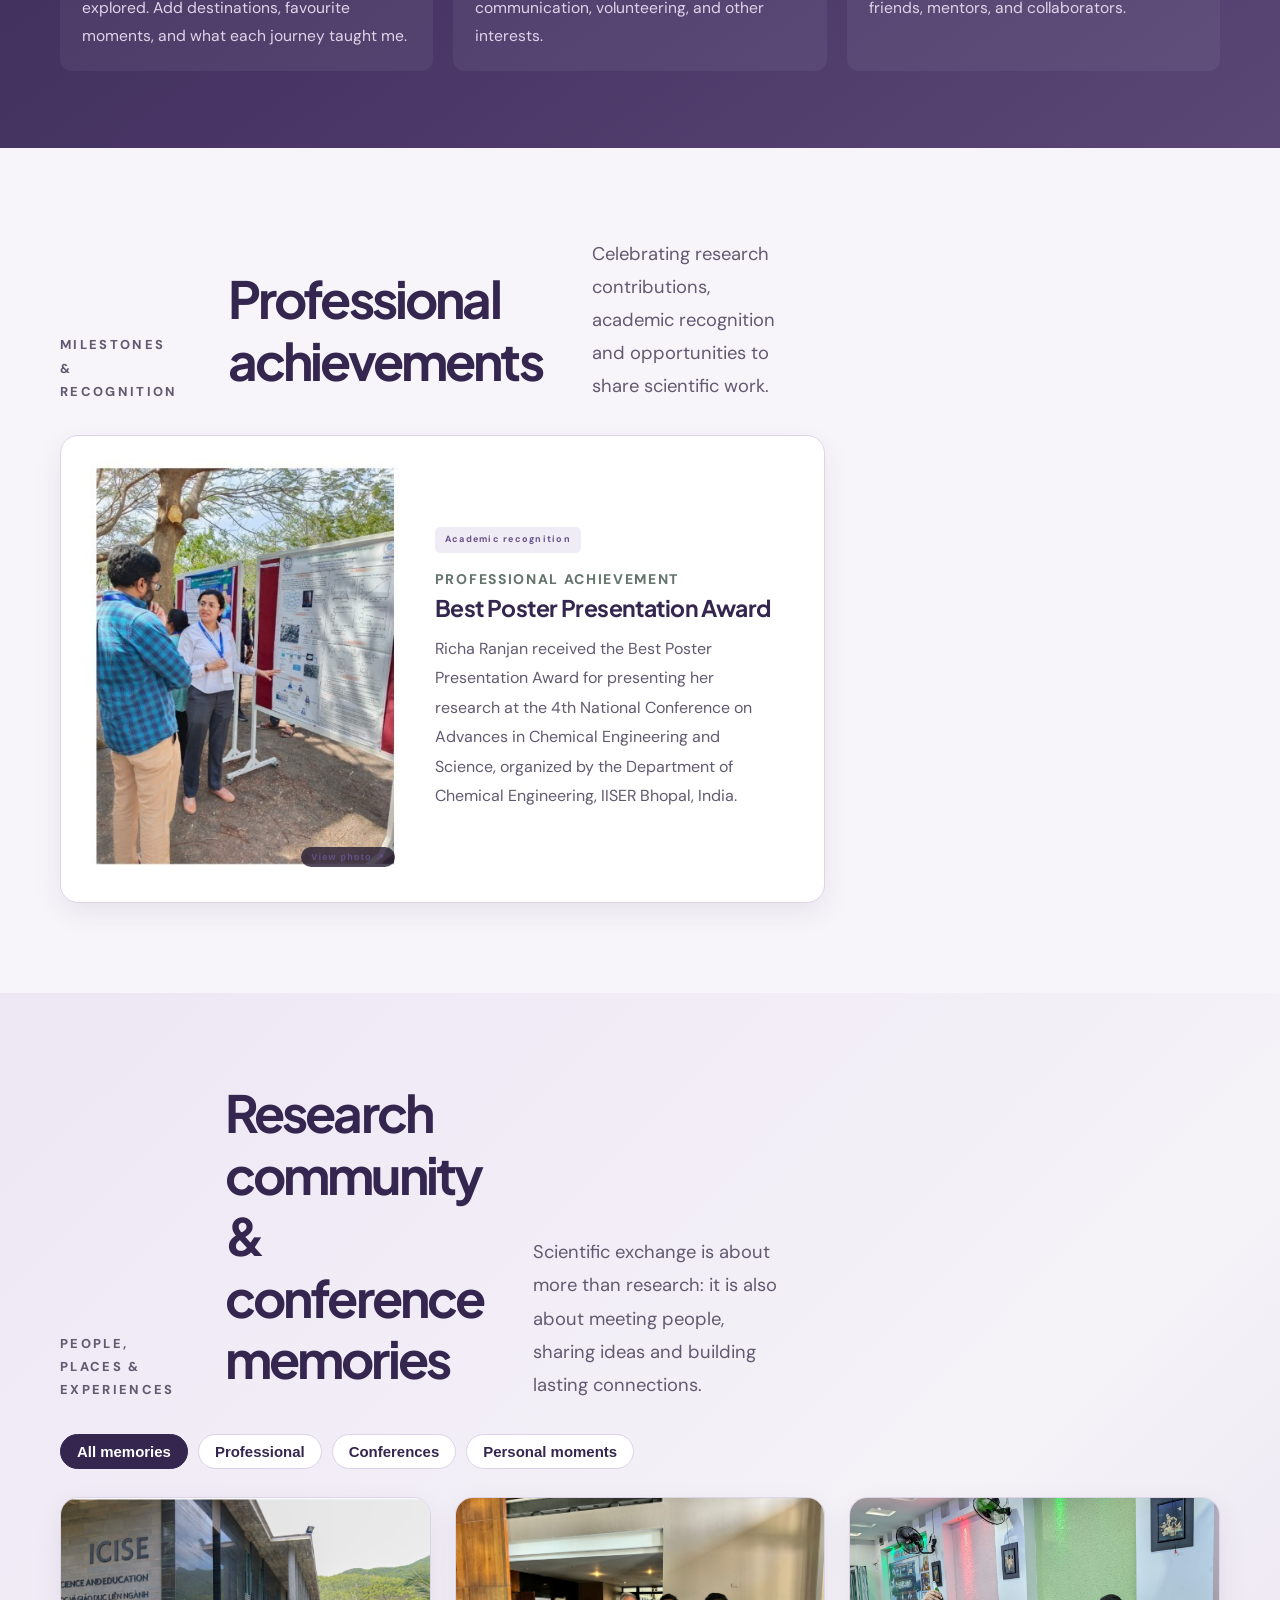
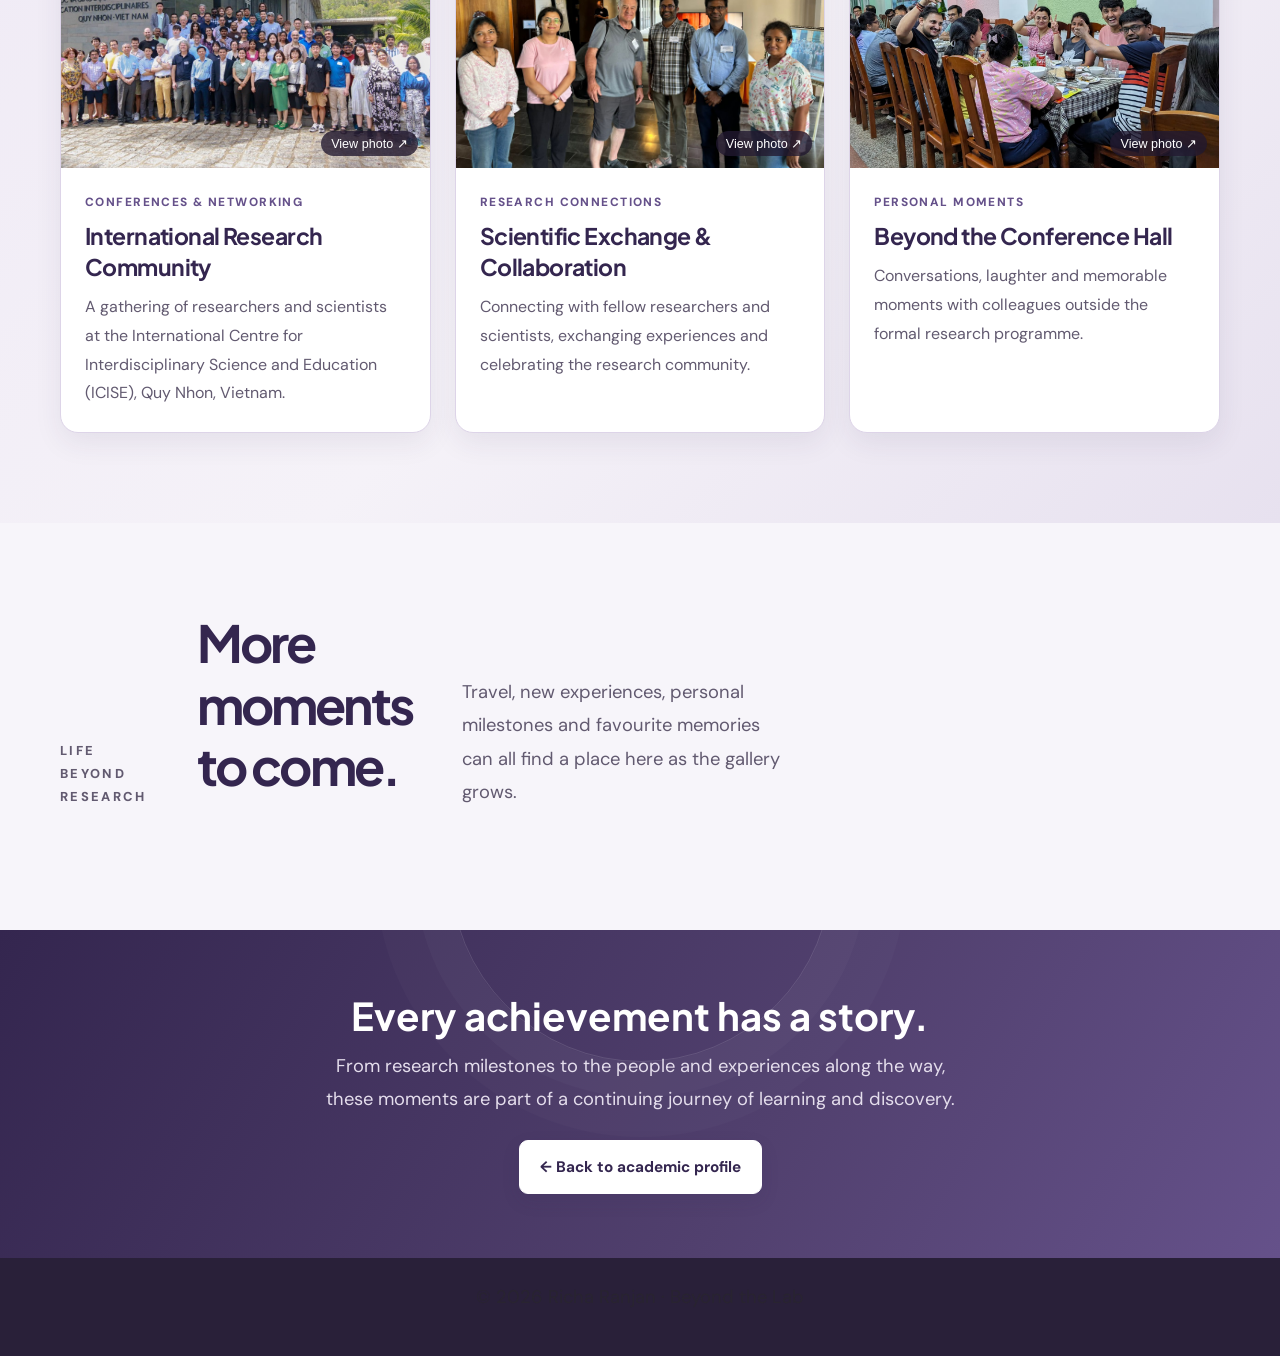
==== commit 27017284: "gallery.html" ====
--- a/gallery.html
+++ b/gallery.html
@@ -15,6 +15,7 @@
         content="Explore Richa Ranjan's professional achievements, research community, conference memories and personal interests.">
 
 
+/* Keep portrait and decorative border inside the frame */
 .hero-portrait {
   position: relative;
   overflow: hidden;
@@ -35,6 +36,7 @@
   max-width: 100%;
   max-height: 100%;
 }
+
 
   <style>
     :root {
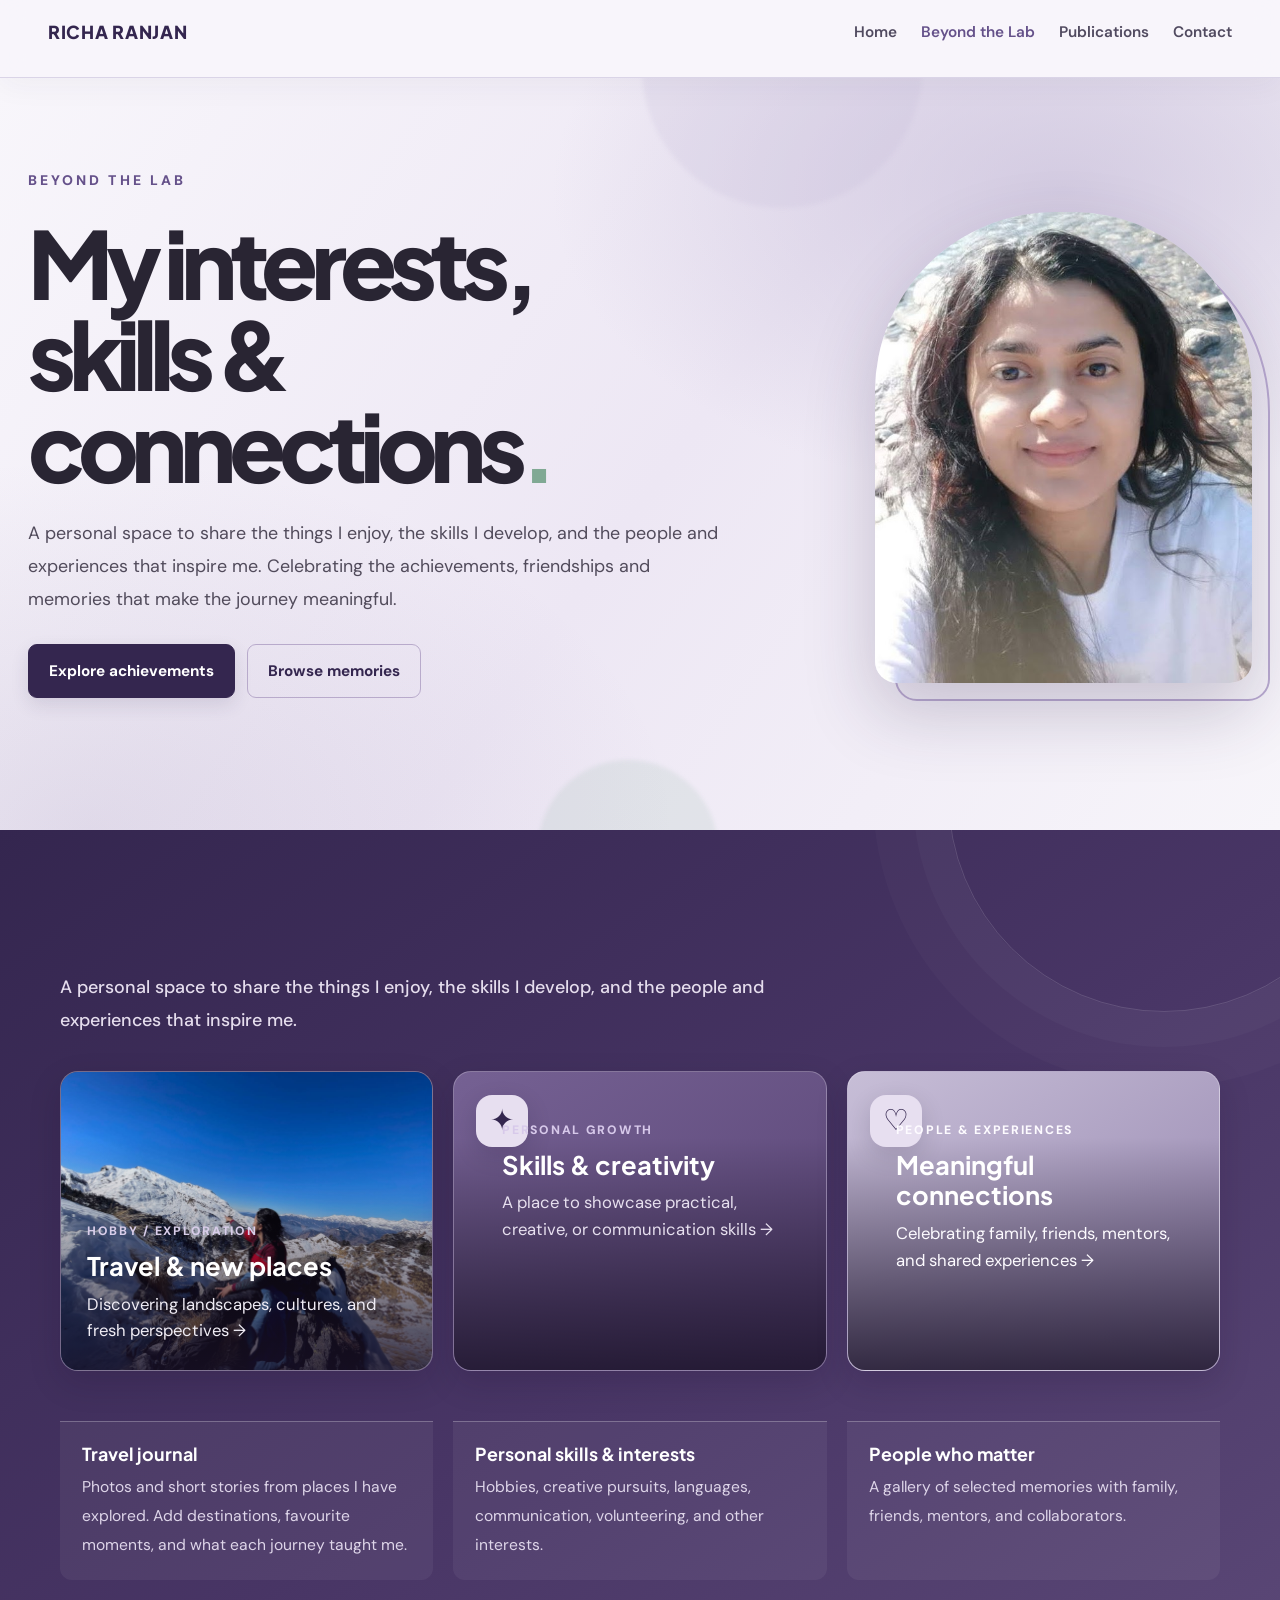
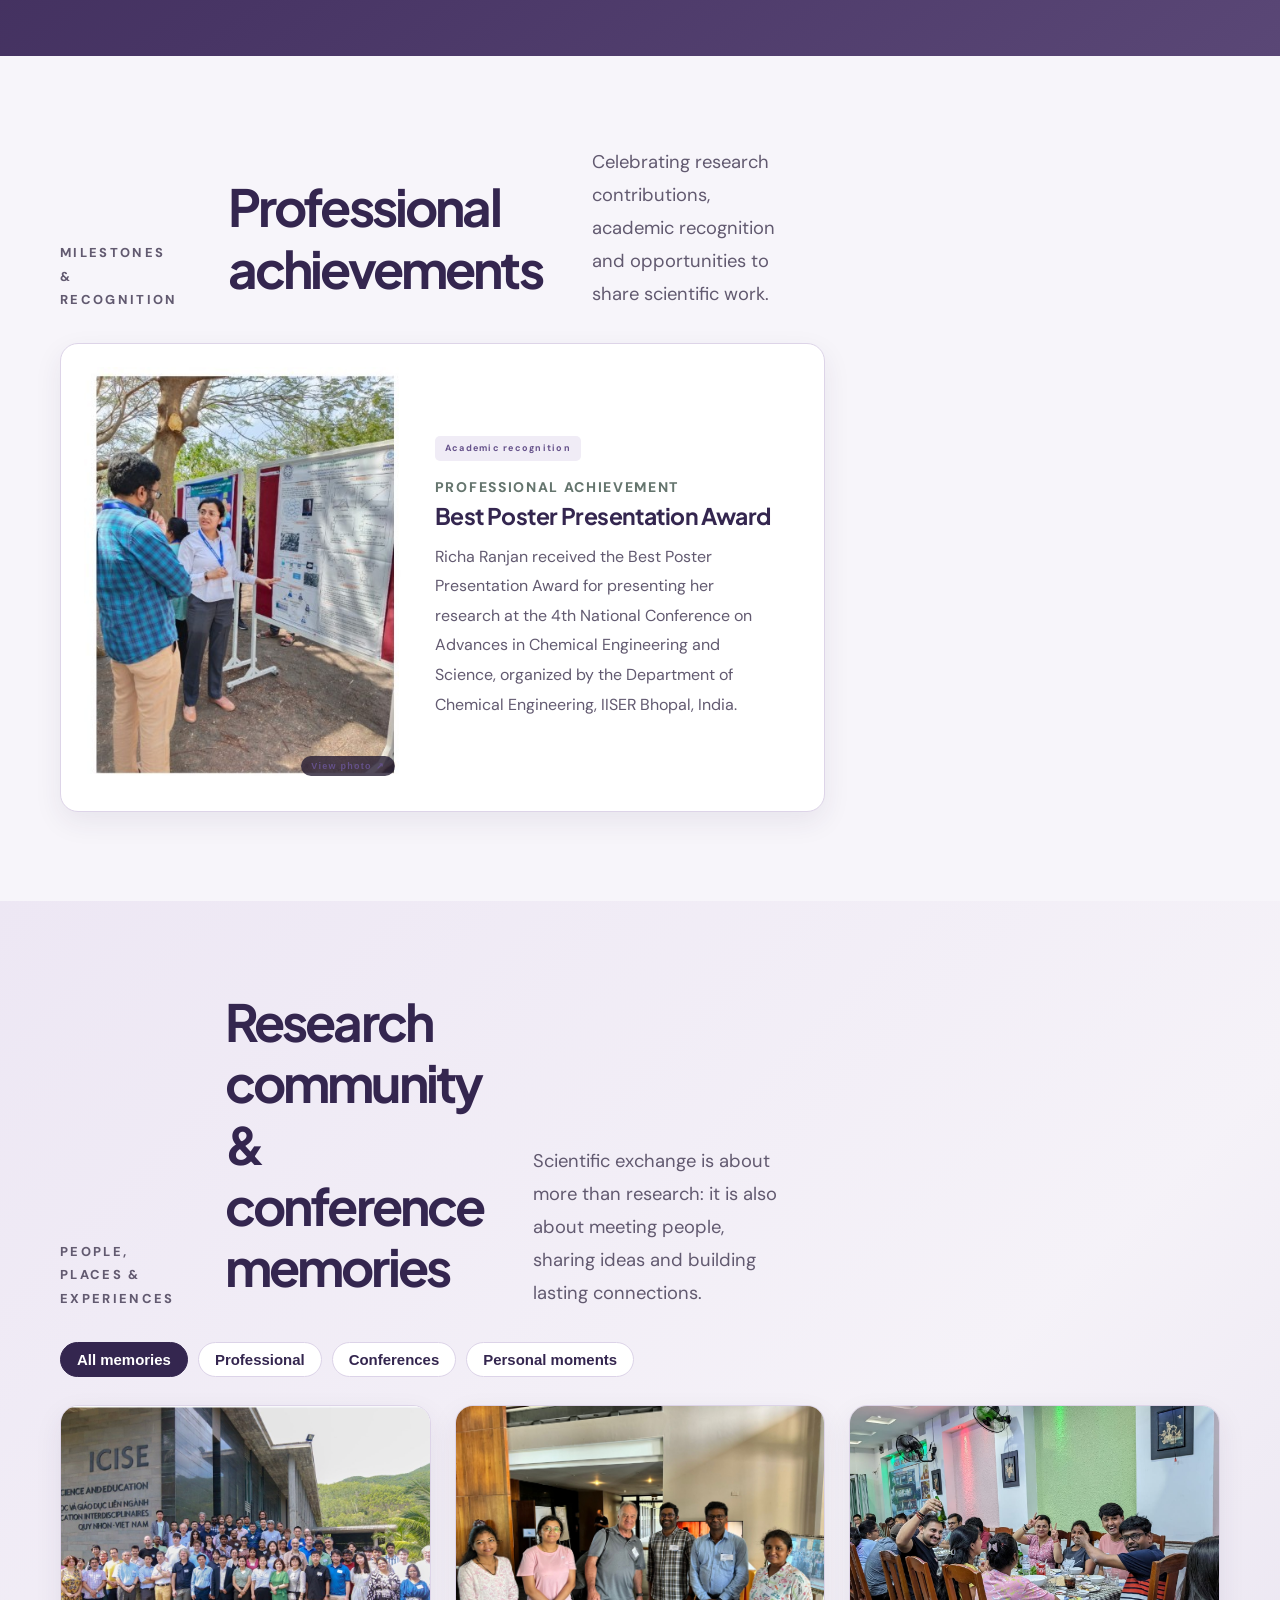
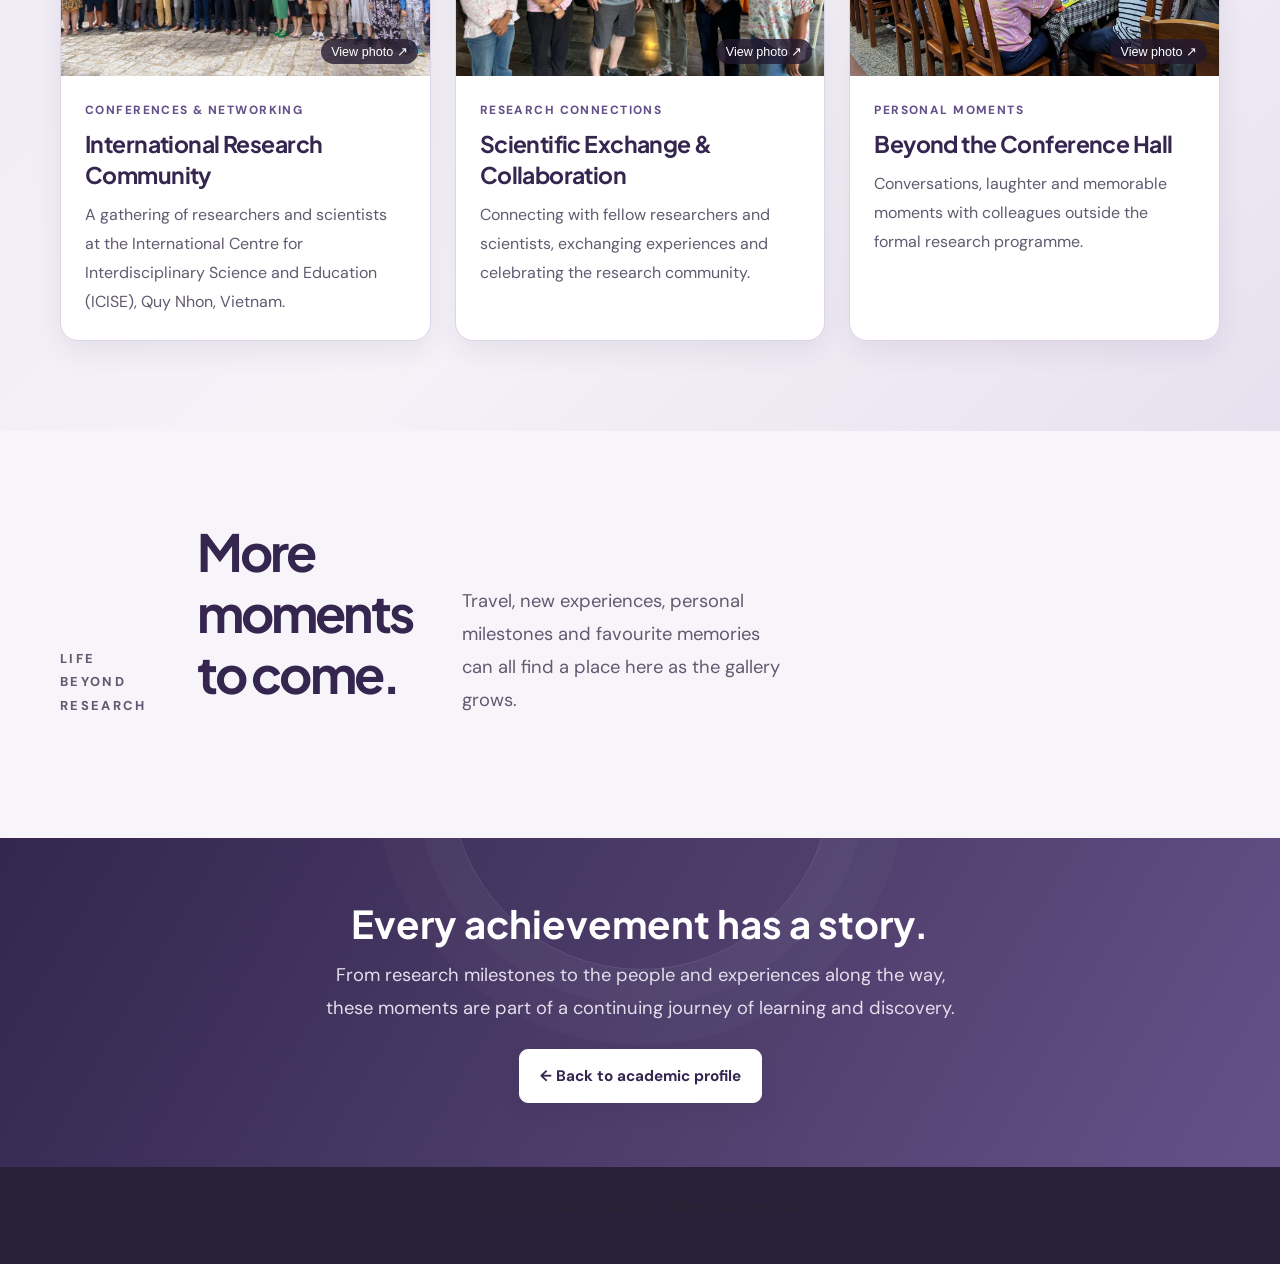
==== commit ce514373: "gallery.html" ====
--- a/gallery.html
+++ b/gallery.html
@@ -14,16 +14,19 @@
   <meta name="description"
         content="Explore Richa Ranjan's professional achievements, research community, conference memories and personal interests.">
 
-
-/* Keep portrait and decorative border inside the frame */
-.hero-portrait {
+  <style>
+    
+/* Keep the portrait and decorative border aligned */
+.hero-portrait,
+.portrait-frame {
   position: relative;
+  border-radius: 48% 48% 18px 18px;
   overflow: hidden;
-  border-radius: 46% 46% 24px 24px;
   isolation: isolate;
 }
 
-.hero-portrait img {
+.hero-portrait img,
+.portrait-frame img {
   display: block;
   width: 100%;
   height: 100%;
@@ -31,14 +34,14 @@
   border-radius: inherit;
 }
 
+/* Remove any decorative outline extending outside */
 .hero-portrait::before,
-.hero-portrait::after {
-  max-width: 100%;
-  max-height: 100%;
+.hero-portrait::after,
+.portrait-frame::before,
+.portrait-frame::after {
+  display: none !important;
 }
 
-
-  <style>
     :root {
       --purple: #34264F;
       --purple-light: #65518A;
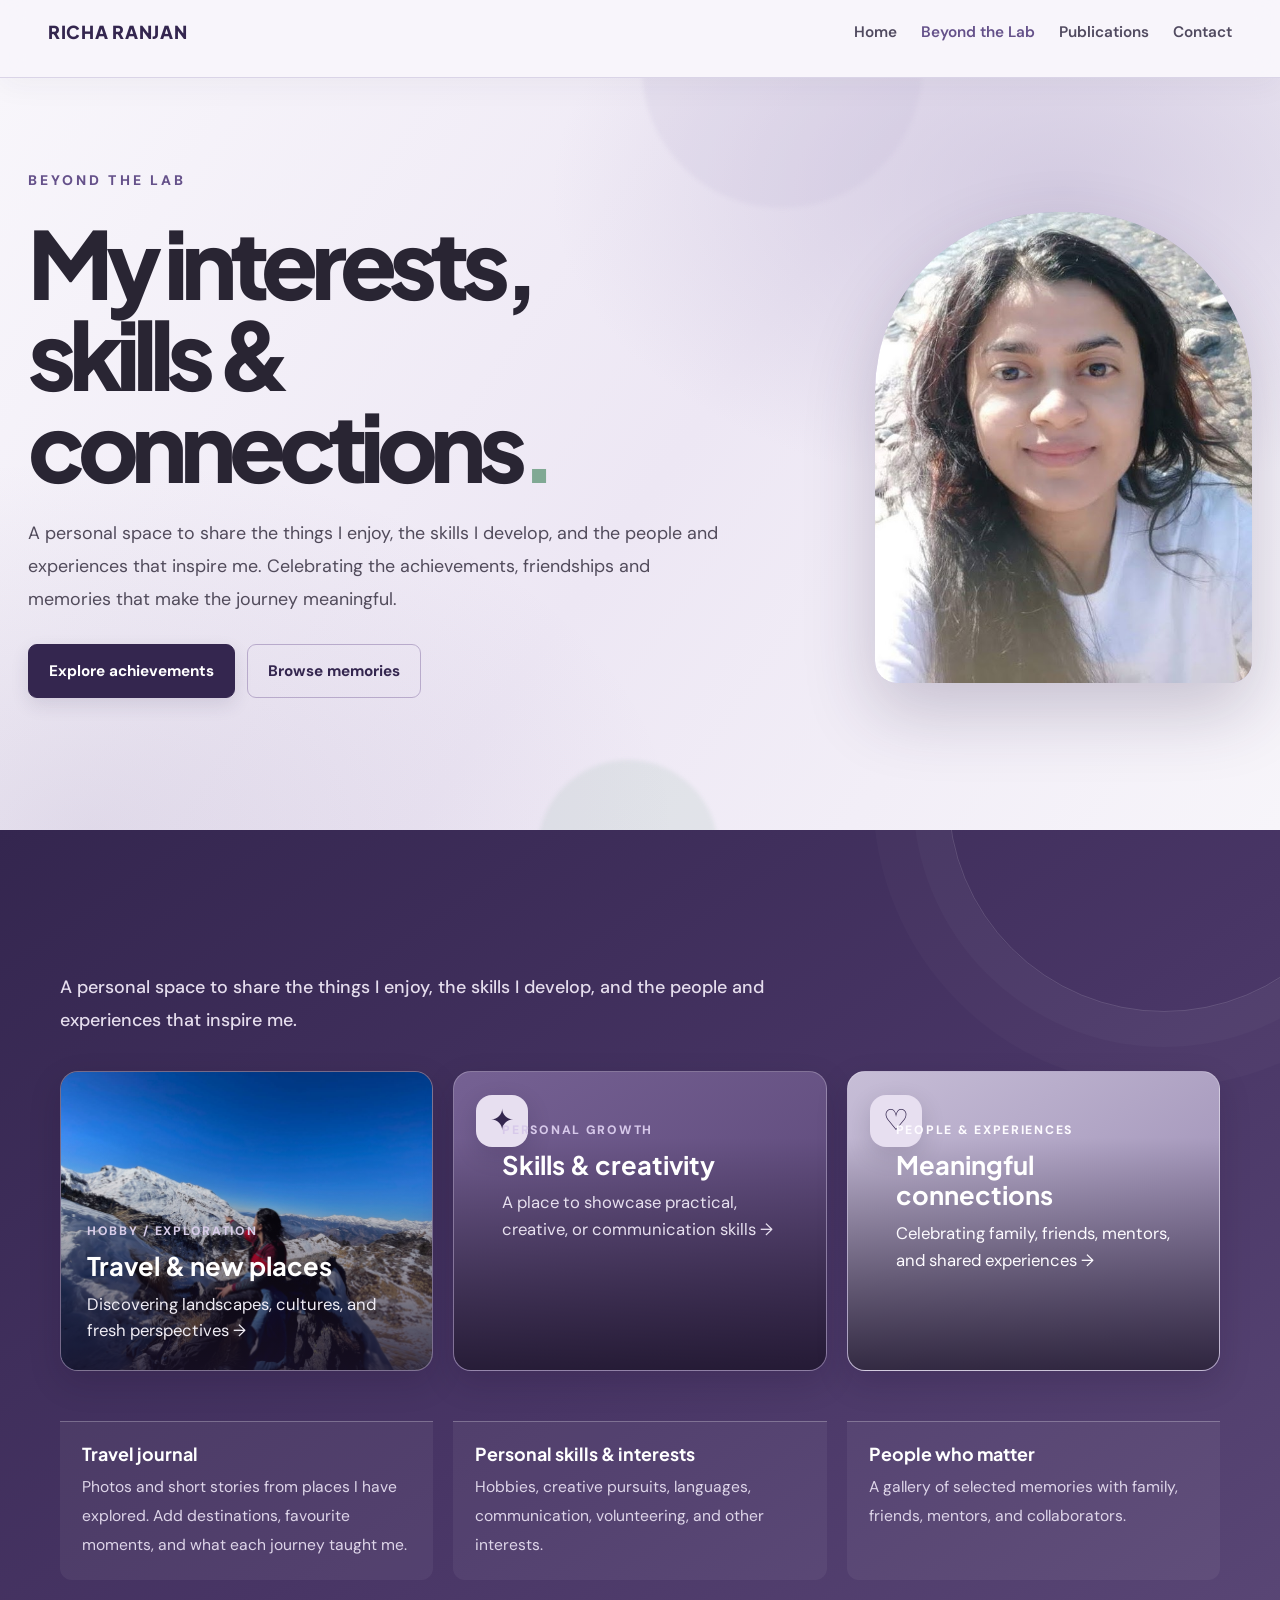
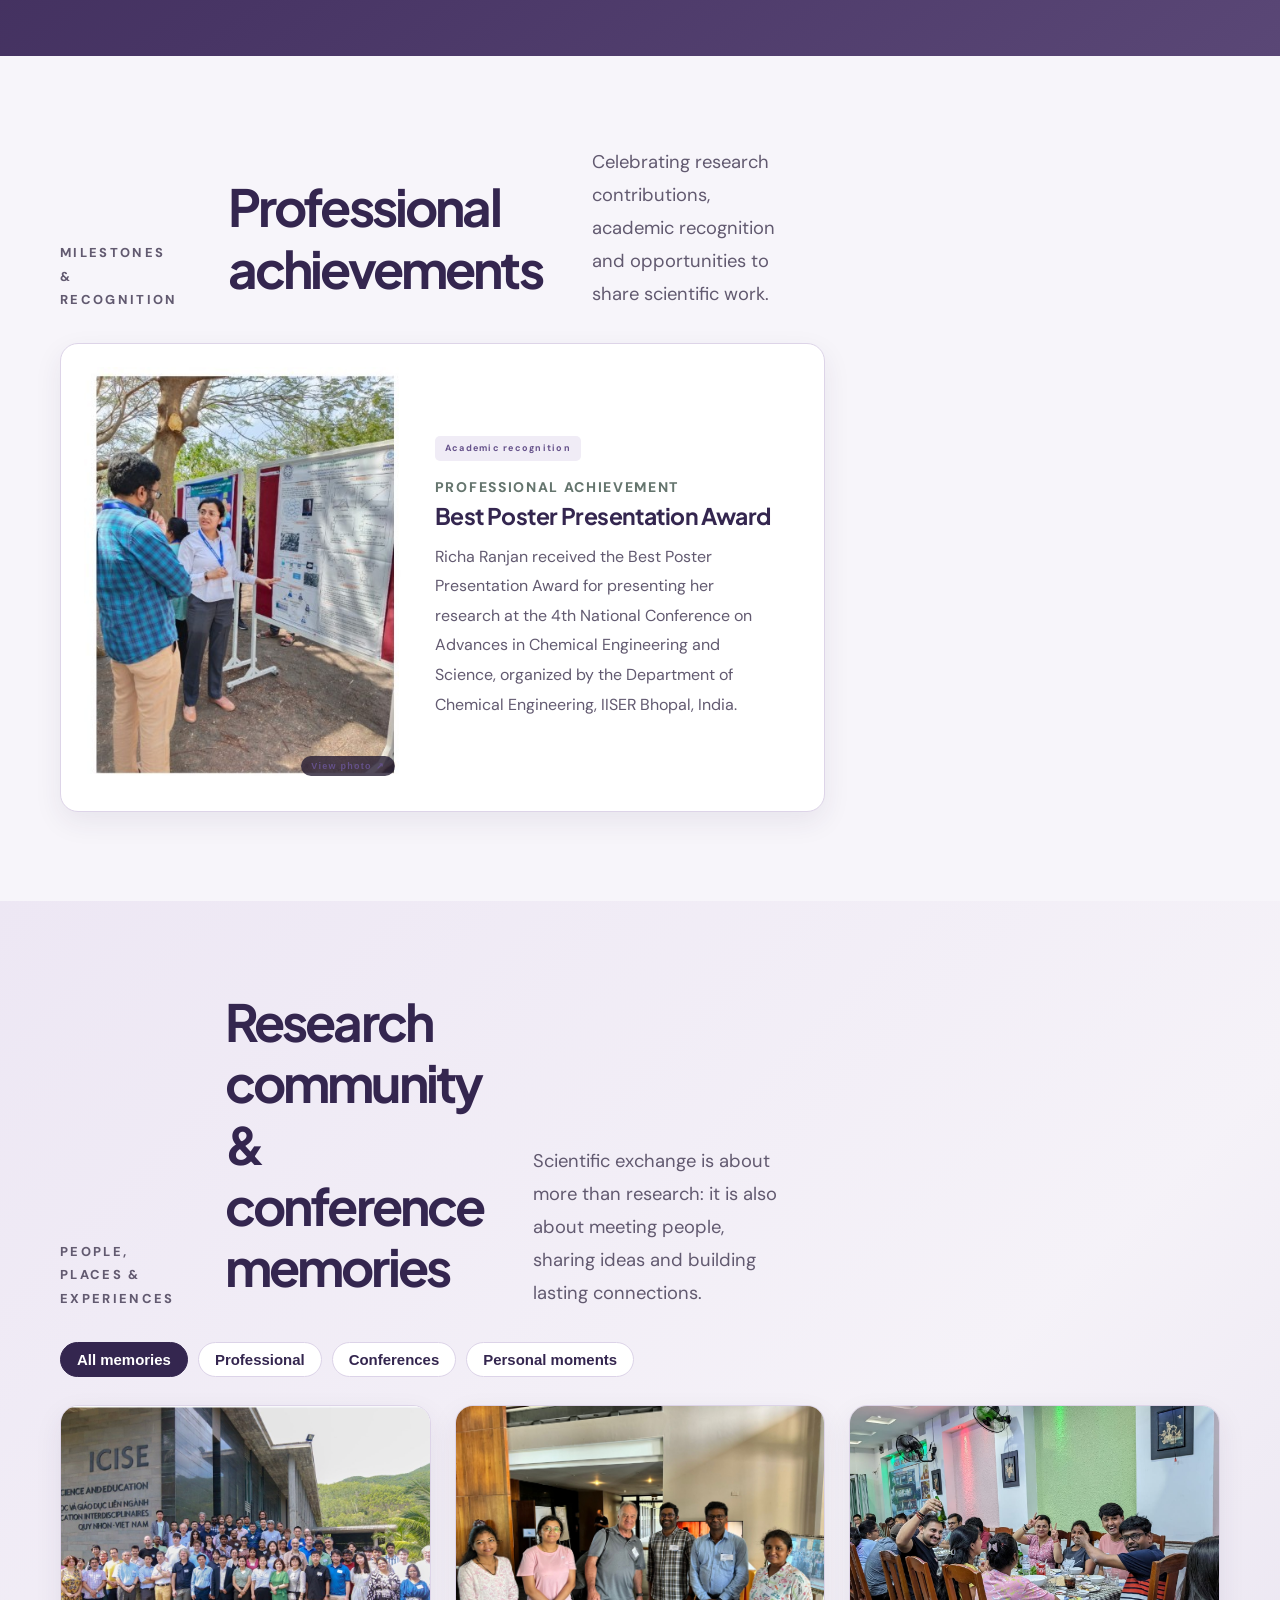
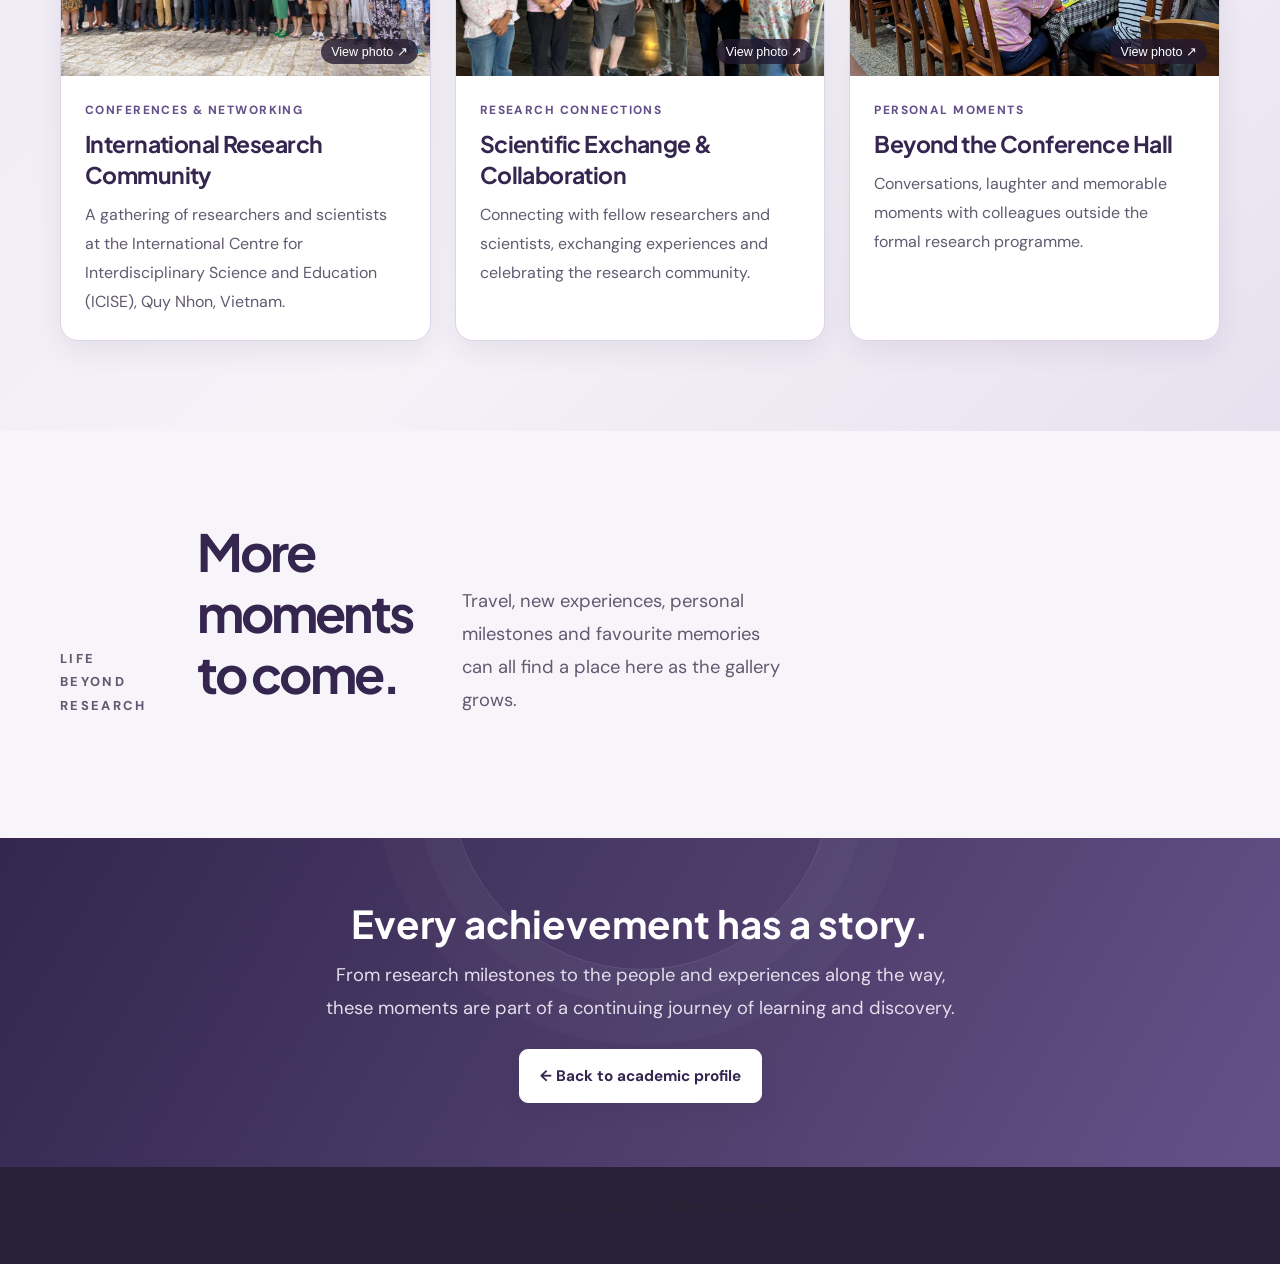
==== commit 5aa554f7: "Add files via upload" ====
--- a/gallery.html
+++ b/gallery.html
@@ -15,33 +15,6 @@
         content="Explore Richa Ranjan's professional achievements, research community, conference memories and personal interests.">
 
   <style>
-    
-/* Keep the portrait and decorative border aligned */
-.hero-portrait,
-.portrait-frame {
-  position: relative;
-  border-radius: 48% 48% 18px 18px;
-  overflow: hidden;
-  isolation: isolate;
-}
-
-.hero-portrait img,
-.portrait-frame img {
-  display: block;
-  width: 100%;
-  height: 100%;
-  object-fit: cover;
-  border-radius: inherit;
-}
-
-/* Remove any decorative outline extending outside */
-.hero-portrait::before,
-.hero-portrait::after,
-.portrait-frame::before,
-.portrait-frame::after {
-  display: none !important;
-}
-
     :root {
       --purple: #34264F;
       --purple-light: #65518A;
@@ -850,6 +823,50 @@
     @media (prefers-reduced-motion: reduce) {
       *, *::before, *::after { animation-duration: .01ms !important; animation-iteration-count: 1 !important; scroll-behavior: auto !important; transition-duration: .01ms !important; }
       .js-reveal { opacity: 1; transform: none; }
+    }
+
+
+
+    /* Portrait frame alignment fix: keep the border fully inside the image area */
+    .hero-portrait-wrap {
+      position: relative;
+      width: min(100%, 390px);
+      justify-self: end;
+      isolation: isolate;
+      padding: 0;
+      overflow: visible;
+    }
+
+    .hero-portrait-wrap::before {
+      content: "";
+      position: absolute;
+      inset: 0;
+      border: 2px solid #B8A9D0;
+      border-radius: 180px 180px 22px 22px;
+      transform: none !important;
+      animation: none !important;
+      pointer-events: none;
+      z-index: 0;
+    }
+
+    .hero-portrait {
+      position: relative;
+      z-index: 1;
+      display: block;
+      width: 100%;
+      height: auto;
+      aspect-ratio: 4 / 5;
+      object-fit: cover;
+      object-position: center 35%;
+      border-radius: 180px 180px 22px 22px;
+      margin: 0;
+    }
+
+    @media (max-width: 900px) {
+      .hero-portrait-wrap {
+        justify-self: center;
+        width: min(82%, 340px);
+      }
     }
 
   </style>
